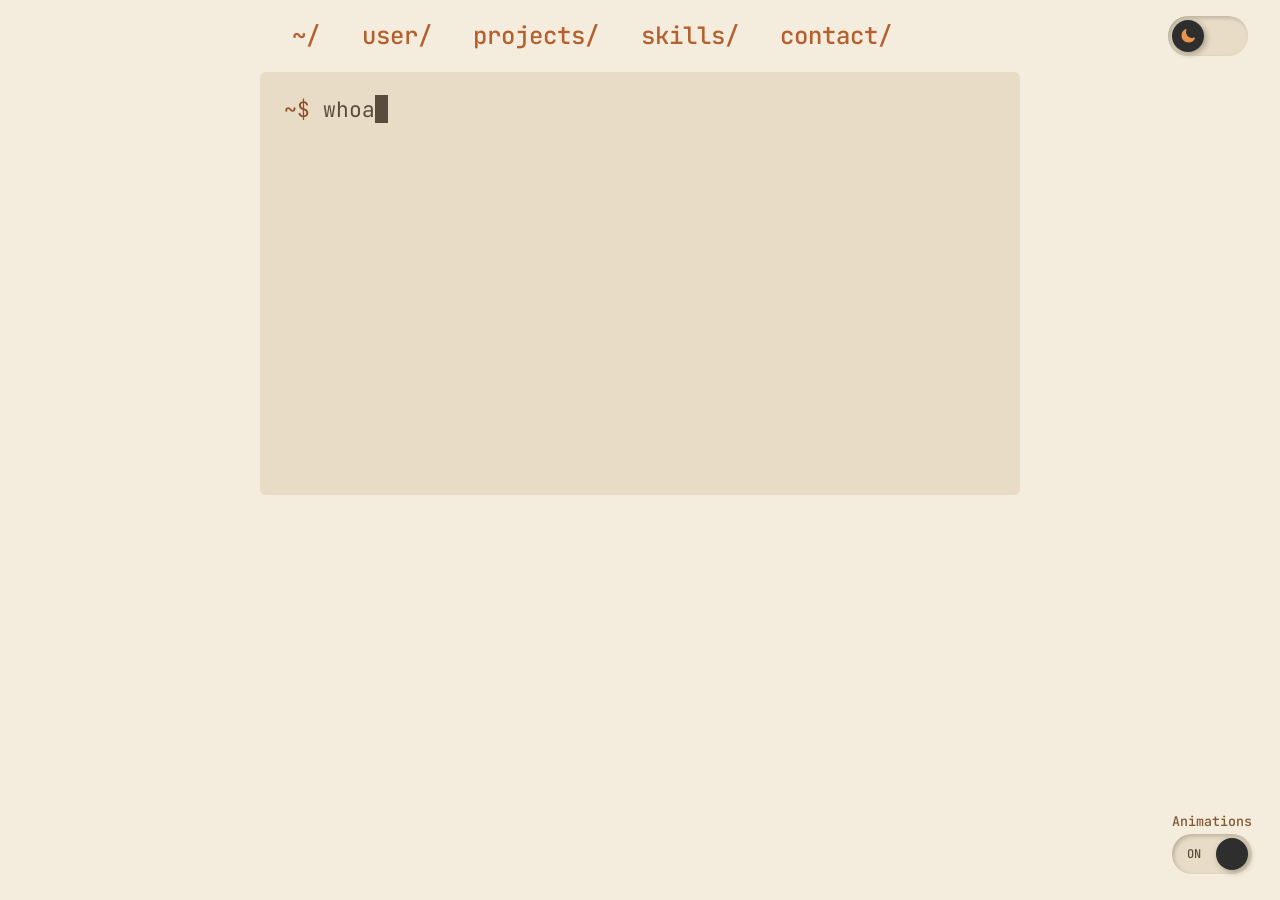
==== index.html @ c6d7219a "feat: clear the screen, then type and run the cd on a click" ====
<!DOCTYPE html>
    <html lang="en">
    <head>
        <meta charset="UTF-8">
        <meta name="viewport" content="width=device-width, initial-scale=1.0">
        <title>Stavros Michailidis — Undergraduate Student at NKUA</title>
        <script>
            (function () {
                var saved = null;
                try { saved = localStorage.getItem('theme'); } catch (e) {}
                var theme = (saved === 'dark' || saved === 'light')
                    ? saved
                    : (window.matchMedia && window.matchMedia('(prefers-color-scheme: light)').matches ? 'light' : 'dark');
                document.documentElement.setAttribute('data-theme', theme);
            })();
        </script>
        <script>
            (function () {
                var saved = null;
                try { saved = localStorage.getItem('motion'); } catch (e) {}
                var mode = (saved === 'animated' || saved === 'minimal')
                    ? saved
                    : ((window.matchMedia && window.matchMedia('(prefers-reduced-motion: reduce)').matches) ? 'minimal' : 'animated');
                document.documentElement.setAttribute('data-motion', mode);
            })();
        </script>
        <link rel="stylesheet" href="style.css">
        <link rel="stylesheet" href="https://fonts.googleapis.com/css2?family=JetBrains+Mono:wght@400;500&display=swap">
    </head>
    <body>
        <nav class="navbar">
            <div class="nav-container">
                <div class="nav-links">
                    <a href="#/">~/</a> <a href="#/user/">user/</a> <a href="#/projects/">projects/</a> <a href="#/skills/">skills/</a> <a href="#/contact/">contact/</a>
                </div>

                <button type="button" class="nav-burger" id="burger" aria-expanded="false" aria-controls="ls-panel" aria-label="Menu" hidden>
                    <svg viewBox="0 0 24 24" aria-hidden="true" focusable="false">
                        <rect x="3" y="5" width="18" height="2" />
                        <rect x="3" y="11" width="18" height="2" />
                        <rect x="3" y="17" width="18" height="2" />
                    </svg>
                </button>

                <input type="checkbox" id="toggle" checked>
                <div class="display">
                    <label for="toggle">
                        <div class="circle">
                            <svg class="sun" xmlns="http://www.w3.org/2000/svg" viewBox="0 0 24 24" fill="currentColor">
                                <path d="M12 2.25a.75.75 0 0 1 .75.75v2.25a.75.75 0 0 1-1.5 0V3a.75.75 0 0 1 .75-.75ZM7.5 12a4.5 4.5 0 1 1 9 0 4.5 4.5 0 0 1-9 0ZM18.894 6.166a.75.75 0 0 0-1.06-1.06l-1.591 1.59a.75.75 0 1 0 1.06 1.061l1.591-1.59ZM21.75 12a.75.75 0 0 1-.75.75h-2.25a.75.75 0 0 1 0-1.5H21a.75.75 0 0 1 .75.75ZM17.834 18.894a.75.75 0 0 0 1.06-1.06l-1.59-1.591a.75.75 0 1 0-1.061 1.06l1.59 1.591ZM12 18a.75.75 0 0 1 .75.75V21a.75.75 0 0 1-1.5 0v-2.25A.75.75 0 0 1 12 18ZM7.758 17.303a.75.75 0 0 0-1.061-1.06l-1.591 1.59a.75.75 0 0 0 1.06 1.061l1.591-1.59ZM6 12a.75.75 0 0 1-.75.75H3a.75.75 0 0 1 0-1.5h2.25A.75.75 0 0 1 6 12ZM6.697 7.757a.75.75 0 0 0 1.06-1.06l-1.59-1.591a.75.75 0 0 0-1.061 1.06l1.59 1.591Z" />
                            </svg>
                            <svg class="moon" xmlns="http://www.w3.org/2000/svg" viewBox="0 0 24 24" fill="currentColor">
                                <path fill-rule="evenodd" d="M9.528 1.718a.75.75 0 0 1 .162.819A8.97 8.97 0 0 0 9 6a9 9 0 0 0 9 9 8.97 8.97 0 0 0 3.463-.69.75.75 0 0 1 .981.98 10.503 10.503 0 0 1-9.694 6.46c-5.799 0-10.5-4.7-10.5-10.5 0-4.368 2.667-8.112 6.46-9.694a.75.75 0 0 1 .818.162Z" clip-rule="evenodd" />
                            </svg>
                        </div>
                    </label>
                </div>
            </div>

            <div class="ls-panel" id="ls-panel" hidden>
                <p class="ls-line"><a href="#/">~/</a></p>
                <p class="ls-line">├── <a href="#/user/">user/</a></p>
                <p class="ls-line">├── <a href="#/projects/">projects/</a></p>
                <p class="ls-line">├── <a href="#/skills/">skills/</a></p>
                <p class="ls-line">└── <a href="#/contact/">contact/</a></p>
                <p class="ls-line ls-blank"></p>
                <p class="ls-line">4 directories</p>
            </div>
        </nav>

        <main>
            <h1 class="sr-only">stavros-mhs</h1>

            <div class="landing">
                <div class="term-stage" id="term-stage">
                <div class="terminal" id="terminal" role="region" aria-label="Terminal">
                    <div id="tree-view">
                    <p class="term-line" id="term-cmd-1"><span class="term-prompt">~$</span> whoami</p>
                    <p class="term-line" id="term-print-1">stavros-mhs</p>
                    <p class="term-line" id="term-cmd-2"><span class="term-prompt">~$</span> tree</p>
                    <div class="term-output" id="term-output">
                        <p class="term-line">~/</p>
                        <p class="term-line">├── <a href="#/user/">user/</a></p>
                        <p class="term-line">├── <a href="#/projects/">projects/</a></p>
                        <p class="term-line">├── <a href="#/skills/">skills/</a></p>
                        <p class="term-line">└── <a href="#/contact/">contact/</a></p>
                        <p class="term-line term-blank"></p>
                        <p class="term-line">4 directories</p>
                    </div>
                    <p class="term-line" id="term-prompt-end"><span class="term-prompt">~$</span> </p>
                    </div>
                    <div id="file-view" hidden></div>
                </div>
                </div>
                <div id="page-content" class="page-content" hidden></div>
            </div>
            <noscript>
                <div class="terminal term-noscript" role="region" aria-label="Terminal, without JavaScript">
                    <p class="term-line"><span class="term-prompt">~$</span> tree</p>
                    <p class="term-line">~/</p>
                    <p class="term-line">├── user/</p>
                    <p class="term-line">│   ├── <a href="user/HOBBIES.md">HOBBIES.md</a></p>
                    <p class="term-line">│   └── <a href="user/WHOAMI.md">WHOAMI.md</a></p>
                    <p class="term-line">├── projects/</p>
                    <p class="term-line">│   ├── aralloc/</p>
                    <p class="term-line">│   │   ├── <a href="projects/aralloc/BRIEF.md">BRIEF.md</a></p>
                    <p class="term-line">│   │   └── <a class="term-repo" href="https://github.com/stavros-mhs/aralloc" target="_blank" rel="noopener">source/</a></p>
                    <p class="term-line">│   └── ginny/</p>
                    <p class="term-line">│       ├── <a href="projects/ginny/BRIEF.md">BRIEF.md</a></p>
                    <p class="term-line">│       └── <a class="term-repo" href="https://github.com/stavros-mhs/Ginny" target="_blank" rel="noopener">source/</a></p>
                    <p class="term-line">├── skills/</p>
                    <p class="term-line">│   └── <a href="skills/SKILLS.md">SKILLS.md</a></p>
                    <p class="term-line">└── contact/</p>
                    <p class="term-line">    └── <a href="contact/INFO.md">INFO.md</a></p>
                    <p class="term-line term-blank"></p>
                    <p class="term-line">8 directories, 6 files</p>
                </div>
            </noscript>
        </main>

        <footer>
            <button type="button" class="motion-switch" id="motion" role="switch" aria-checked="false" hidden>
                <span class="motion-label">Animations</span>
                <span class="motion-track" aria-hidden="true"><span class="motion-state">OFF</span><span class="motion-knob"></span></span>
            </button>
        </footer>

        <script>
            // Sync the toggle with the theme the head script already set, then save changes
            const toggle = document.getElementById('toggle');
            const root = document.documentElement;

            toggle.checked = root.getAttribute('data-theme') === 'dark';

            toggle.addEventListener('change', function () {
                const theme = this.checked ? 'dark' : 'light';
                root.setAttribute('data-theme', theme);
                try { localStorage.setItem('theme', theme); } catch (e) {}
            });
        </script>

        <script>
            // Show the Animations switch, which needs JavaScript, and keep it in step with the mode
            (function () {
                var root = document.documentElement;
                var button = document.getElementById('motion');

                function sync() {
                    var on = root.getAttribute('data-motion') === 'animated';
                    button.setAttribute('aria-checked', on ? 'true' : 'false');
                    button.querySelector('.motion-state').textContent = on ? 'ON' : 'OFF';
                }

                button.removeAttribute('hidden');
                sync();

                button.addEventListener('click', function () {
                    var next = root.getAttribute('data-motion') === 'animated' ? 'minimal' : 'animated';
                    root.setAttribute('data-motion', next);
                    sync();
                    try { localStorage.setItem('motion', next); } catch (e) {}
                });
            })();
        </script>
        <script>
            // Phone navigation. Below 600px the four names give way to a burger, which opens the tree listing. Without JavaScript
            // the names stay in the navbar as links, and the burger and the listing stay hidden. The styles are in style.css
            (function () {
                var root = document.documentElement;
                var burger = document.getElementById('burger');
                var panel = document.getElementById('ls-panel');
                var phone = window.matchMedia('(max-width: 600px)');

                function setOpen(open) {
                    panel.hidden = !open;
                    burger.setAttribute('aria-expanded', open ? 'true' : 'false');
                }

                // The burger toggles the panel. Focus stays on the burger, whether the panel opens or closes
                burger.addEventListener('click', function () {
                    setOpen(panel.hidden);
                    burger.focus({ preventScroll: true });
                });

                // Escape closes the panel and returns focus to the burger
                document.addEventListener('keydown', function (e) {
                    if (e.key === 'Escape' && !panel.hidden) {
                        setOpen(false);
                        burger.focus({ preventScroll: true });
                    }
                });

                // Following a link closes the panel, and the link still takes the reader to its section. That jump moves focus
                // off the burger, so focus goes back to the burger after the jump
                Array.prototype.forEach.call(panel.querySelectorAll('a'), function (link) {
                    link.addEventListener('click', function () {
                        setOpen(false);
                        setTimeout(function () { burger.focus({ preventScroll: true }); }, 0);
                    });
                });

                // Growing past phone width with the panel open closes it
                phone.addEventListener('change', function (e) {
                    if (!e.matches) setOpen(false);
                });

                // The script is running, so the burger replaces the names on phones
                burger.removeAttribute('hidden');
                root.classList.add('menu-ready');
            })();
        </script>

        <script>
            // The landing, the pages it opens, and the tree. The landing types whoami and tree, and its tree is the first page. A
            // click on a navbar name, a footnote or a file moves to another page in four steps: the screen fades out to an empty
            // terminal, the current prompt appears at once and the cd is typed, the new prompt appears at once, and tree or cat is
            // typed and its output follows. Back, Forward, a typed address and a direct load change the page at once. A click on a
            // folder in a tree opens or closes it in place, and the counts follow each row as it appears or closes. A file's page
            // prints the file's markdown below the terminal. The tab title and the prompt show the
            // current path, and the address after # is the same path. Animated mode types and fades in what appears. Minimal mode shows
            // each change at once. Without JavaScript the landing stays as it is, and the noscript tree shows. The times are in ms, and
            // the constants below set them. The styles are in style.css
            function startTerminal() {
                var root = document.documentElement;
                var terminal = document.getElementById('terminal');
                var treeView = document.getElementById('tree-view');
                var fileView = document.getElementById('file-view');
                var pageContent = document.getElementById('page-content');
                var navbar = document.querySelector('.navbar');

                // Times in ms. The fade (750 ms, cubic-bezier(0.08, 0.52, 0.52, 1)) and the navbar's drop (500 ms, ease-out) are in the CSS
                var FADE_MS = 750;         // the landing's terminal fades in
                var AFTER_FADE_MS = 400;   // after the fade, before whoami types
                var PAUSE_MS = 300;        // after a command is typed, before its output appears
                var PROMPT_PAUSE_MS = 300; // after the second prompt appears, before `tree` types
                var LINE_MS = 120;         // the output pace: each line or block starts this long after the one above
                var LINE_FADE_MS = 250;    // each line or block fades in over this long
                var NAV_GAP_MS = 400;      // after the tree has faded in, before the navbar drops
                var TYPE_MIN_MS = 90;      // a typed character follows the one before after a random interval in this range
                var TYPE_MAX_MS = 170;
                var SWAP_MS = 250;         // the screen fades out to an empty terminal over this long, when a click moves to another page

                var REPO = {
                    aralloc: 'https://github.com/stavros-mhs/aralloc',
                    ginny: 'https://github.com/stavros-mhs/Ginny'
                };
                // The tree. Each folder lists its rows as [name, target]. A target is a route, or the repository's URL for a source/ entry.
                // The root's route is empty, and a file's route is its path in the repository
                var ROWS = {
                    '': [['user/', 'user'], ['projects/', 'projects'], ['skills/', 'skills'], ['contact/', 'contact']],
                    'user': [['HOBBIES.md', 'user/HOBBIES.md'], ['WHOAMI.md', 'user/WHOAMI.md']],
                    'projects': [['aralloc/', 'projects/aralloc'], ['ginny/', 'projects/ginny']],
                    'projects/aralloc': [['BRIEF.md', 'projects/aralloc/BRIEF.md'], ['source/', REPO.aralloc]],
                    'projects/ginny': [['BRIEF.md', 'projects/ginny/BRIEF.md'], ['source/', REPO.ginny]],
                    'skills': [['SKILLS.md', 'skills/SKILLS.md']],
                    'contact': [['INFO.md', 'contact/INFO.md']]
                };
                var FILES = {
                    'user/HOBBIES.md': true,
                    'user/WHOAMI.md': true,
                    'projects/aralloc/BRIEF.md': true,
                    'projects/ginny/BRIEF.md': true,
                    'skills/SKILLS.md': true,
                    'contact/INFO.md': true
                };

                function has(map, key) { return Object.prototype.hasOwnProperty.call(map, key); }
                function isFolder(key) { return has(ROWS, key); }
                function isFile(key) { return has(FILES, key); }
                function kindOf(target) { return /^https:\/\//.test(target) ? 'repo' : isFolder(target) ? 'dir' : 'file'; }
                function folderOf(key) { return isFile(key) ? key.slice(0, key.lastIndexOf('/')) : key; }
                function parentOf(folder) { var i = folder.lastIndexOf('/'); return i === -1 ? '' : folder.slice(0, i); }
                function nameOf(key) { return key.slice(key.lastIndexOf('/') + 1); }
                function hashFor(key) { return key === '' ? '#/' : isFile(key) ? '#/' + key : '#/' + key + '/'; }
                function promptText(folder) { return folder === '' ? '~$' : '~/' + folder + '$'; }
                function pathText(folder, file) { return file ? '/' + file : (folder ? '/' + folder : '/'); }
                // The route in an address after #. The key is null for a path that is not a route, and raw is the path as typed
                function parseHash(hash) {
                    var raw = hash.replace(/^#\/?/, '');
                    try { raw = decodeURIComponent(raw); } catch (e) {}
                    var key = raw.replace(/\/$/, '');
                    return { key: (isFolder(key) || isFile(key)) ? key : null, raw: raw };
                }
                // The id that a hash change or a click is compared with. A path that is not a route gets its own id
                function routeId(key, raw) { return key !== null ? key : '?' + raw; }
                function setHash(key) { if (location.hash !== hashFor(key)) location.hash = hashFor(key); }
                function countText(dirs, files) {
                    var s = dirs + (dirs === 1 ? ' directory' : ' directories');
                    if (files) s += ', ' + files + (files === 1 ? ' file' : ' files');
                    return s;
                }

                // Nodes are built with the DOM and textContent, never from HTML strings
                function el(tag, cls, text) {
                    var node = document.createElement(tag);
                    if (cls) node.className = cls;
                    if (text !== undefined) node.textContent = text;
                    return node;
                }
                function lineEl(text, cls) { return el('p', cls ? 'term-line ' + cls : 'term-line', text); }
                // A link to a route. A click on it runs the route
                function routeLink(key, label) {
                    var a = el('a', null, label);
                    a.setAttribute('href', hashFor(key));
                    a.setAttribute('data-route', key);
                    return a;
                }
                // A prompt with the path of its folder. The command that is typed after it goes after the space
                function promptLine(folder, cls) {
                    var p = lineEl('', cls);
                    p.appendChild(el('span', 'term-prompt', promptText(folder)));
                    p.appendChild(document.createTextNode(' '));
                    return p;
                }
                // A line that will fade in: it starts hidden, and its reveal sets it visible
                function hidden(node, animated) {
                    if (animated) {
                        node.classList.add('term-fade');
                        node.style.opacity = '0';
                    }
                    return node;
                }
                function isAnimated() { return root.getAttribute('data-motion') === 'animated'; }
                function keepInView(node) { node.scrollIntoView({ block: 'nearest' }); }

                // The cursor: a block the height of the text, in the body text colour. The script moves it with transform
                var cursor = null;
                function ensureCursor() {
                    if (!cursor) {
                        cursor = el('span', 'term-cursor');
                        cursor.setAttribute('aria-hidden', 'true');
                    }
                    if (!cursor.parentNode) terminal.appendChild(cursor);
                }
                function removeCursor() {
                    if (cursor && cursor.parentNode) cursor.parentNode.removeChild(cursor);
                }
                function placeCursor(x, y, w, h) {
                    ensureCursor();
                    var box = terminal.getBoundingClientRect();
                    cursor.style.width = w + 'px';
                    cursor.style.height = h + 'px';
                    cursor.style.transform = 'translate(' + (x - box.left) + 'px, ' + (y - box.top) + 'px)';
                }
                // After a character: at its right edge
                function cursorAfterChar(span) {
                    var r = span.getBoundingClientRect();
                    placeCursor(r.right, r.top, r.width, r.height);
                }
                // At the end of a line: after its last text, or at the start of a blank line
                function cursorAtLineEnd(line) {
                    var size = parseFloat(getComputedStyle(line).fontSize);
                    var range = document.createRange();
                    range.selectNodeContents(line);
                    var rects = Array.prototype.filter.call(range.getClientRects(), function (r) { return r.width > 0; });
                    var last = rects[rects.length - 1];
                    if (last) {
                        placeCursor(last.right, last.top, size * 0.625, last.height);
                    } else {
                        var box = line.getBoundingClientRect();
                        placeCursor(box.left, box.top, size * 0.625, box.height);
                    }
                }

                // Scheduled actions. Each action is { at, fn }, and fn(instant) changes the page: in animated mode it runs at its time
                // with instant false, and in minimal mode it runs at once with instant true. A batch's onDone runs when its last action
                // has run. flushAll runs whatever is still pending at once, which is how a click or a mode change ends an animation
                var pending = [];
                function runActions(actions, onDone, instant) {
                    if (instant || !isAnimated()) {
                        actions.forEach(function (a) { a.fn(true); });
                        if (onDone) onDone();
                        return;
                    }
                    if (!actions.length) {
                        if (onDone) onDone();
                        return;
                    }
                    root.classList.add('term-live');
                    var batch = { left: actions.length, onDone: onDone };
                    actions.forEach(function (a) {
                        var entry = { fn: a.fn, batch: batch, done: false, timer: null, off: null };
                        var run = function () {
                            if (entry.done) return;
                            entry.done = true;
                            if (entry.off) entry.off();
                            clearTimeout(entry.timer);
                            pending = pending.filter(function (e) { return e !== entry; });
                            entry.fn(false);
                            finishEntry(entry);
                        };
                        entry.timer = setTimeout(run, a.at);
                        // An action that waits for an element's fade (untilFade is the element) runs when that fade ends. Its time is then only a fallback
                        if (a.untilFade) {
                            var fading = a.untilFade;
                            var onFaded = function (e) { if (e.target === fading && e.propertyName === 'opacity') run(); };
                            fading.addEventListener('transitionend', onFaded);
                            entry.off = function () { fading.removeEventListener('transitionend', onFaded); };
                        }
                        pending.push(entry);
                    });
                }
                function finishEntry(entry) {
                    var b = entry.batch;
                    b.left--;
                    if (b.left === 0 && b.onDone) b.onDone();
                }
                function flushAll() {
                    var list = pending;
                    pending = [];
                    list.forEach(function (entry) {
                        if (entry.done) return;
                        entry.done = true;
                        if (entry.off) entry.off();
                        clearTimeout(entry.timer);
                        entry.fn(true);
                        finishEntry(entry);
                    });
                }

                // Typing: one action per character, after a random interval. The first character is at `start`
                function typeFn(line, ch, cls) {
                    return function (instant) {
                        var span = el('span', cls || 'term-char', ch);
                        line.appendChild(span);
                        if (!instant) {
                            ensureCursor();
                            cursorAfterChar(span);
                            keepInView(line);
                        }
                    };
                }
                // One typing interval: a typed character follows the one before it after this long
                function typingGap() { return TYPE_MIN_MS + Math.random() * (TYPE_MAX_MS - TYPE_MIN_MS); }
                function typeActions(line, text, start) {
                    var actions = [];
                    var at = start;
                    Array.from(text).forEach(function (ch, i) {
                        if (i > 0) at += TYPE_MIN_MS + Math.random() * (TYPE_MAX_MS - TYPE_MIN_MS);
                        actions.push({ at: at, fn: typeFn(line, ch) });
                    });
                    return { actions: actions, end: at };
                }
                // A line that is revealed: it shows, and the cursor moves to its end if cursor is set. A line that is not counted
                // here (the header, the blank line and the count) only shows. A row that shows adds itself to the counts
                function revealFn(node, cursor) {
                    return function (instant) {
                        if (instant) {
                            node.classList.remove('term-fade');
                            node.style.opacity = '1';
                        } else {
                            if (!node.isConnected) return;
                            node.style.opacity = '1';
                            keepInView(node);
                            if (cursor) {
                                ensureCursor();
                                cursorAtLineEnd(node);
                            }
                        }
                        if (node._key !== undefined && node.isConnected) {
                            counted[node._key] = node._kind;
                            updateCount();
                        }
                    };
                }

                // The rows of the tree. A row is kept while its folder shows, so its node keeps focus when another folder opens
                var expanded = {};     // a folder's route -> true while it is open
                // The page: its kind (home, dir, file or error), the folder that its prompt shows, and the file it shows
                var pageKind = 'home';
                var pageFolder = '';
                var pageFile = null;
                // The tree on the page: its output, its header, blank and count lines, its live prompt, its rows and its counts
                var output = null;
                var headerNode = null;
                var blankNode = null;
                var countNode = null;
                var treePrompt = null;
                var rowCache = {};
                var counted = {};

                function updateCount() {
                    var dirs = 0;
                    var files = 0;
                    Object.keys(counted).forEach(function (key) {
                        if (counted[key] === 'file') files++;
                        else dirs++;
                    });
                    if (countNode) countNode.textContent = countText(dirs, files);
                }
                // The rows that show under the folder, in order, with the branch glyphs they print with
                function visibleRows(folder) {
                    var items = [];
                    (function walk(f, indent) {
                        var rows = ROWS[f];
                        rows.forEach(function (row, i) {
                            var last = i === rows.length - 1;
                            var kind = kindOf(row[1]);
                            items.push({ key: row[1], name: row[0], prefix: indent + (last ? '└── ' : '├── '), kind: kind });
                            if (kind === 'dir' && expanded[row[1]]) walk(row[1], indent + (last ? '    ' : '│   '));
                        });
                    })(folder, '');
                    return items;
                }
                function rowNode(item) {
                    if (!rowCache[item.key]) {
                        var p = lineEl(item.prefix);
                        var a;
                        if (item.kind === 'repo') {
                            a = el('a', 'term-repo', item.name);
                            a.setAttribute('href', item.key);
                            a.setAttribute('target', '_blank');
                            a.setAttribute('rel', 'noopener');
                        } else {
                            a = routeLink(item.key, item.name);
                            if (item.kind === 'dir') a.setAttribute('data-toggle', '');
                        }
                        p.appendChild(a);
                        p._key = item.key;
                        p._kind = item.kind;
                        rowCache[item.key] = p;
                    }
                    return rowCache[item.key];
                }
                // Brings the output in line with the open folders. A row that closes is removed, and stops counting at once. A row
                // that opens is placed hidden, and its reveal comes back as an action at its place in the output. In minimal mode the
                // rows show at once. cursorFollows moves the cursor along the rows, as the landing does
                function syncOutput(animated, startAt, cursorFollows) {
                    var items = visibleRows(pageFolder);
                    var wanted = [headerNode].concat(items.map(rowNode), [blankNode, countNode]);
                    Array.prototype.slice.call(output.children).forEach(function (child) {
                        if (wanted.indexOf(child) === -1) {
                            output.removeChild(child);
                            if (child._key !== undefined) delete counted[child._key];
                        }
                    });
                    var fresh = [];
                    var ref = output.firstChild;
                    wanted.forEach(function (node) {
                        if (node === ref) {
                            ref = ref.nextSibling;
                            return;
                        }
                        if (node.parentNode !== output) fresh.push(node);
                        output.insertBefore(node, ref);
                    });
                    var actions = [];
                    fresh.forEach(function (node, i) {
                        if (animated) {
                            hidden(node, true);
                            void node.offsetHeight;
                            actions.push({ at: startAt + i * LINE_MS, fn: revealFn(node, cursorFollows) });
                        } else {
                            node.style.opacity = '1';
                            if (node._key !== undefined) counted[node._key] = node._kind;
                        }
                    });
                    updateCount();
                    var lastAt = fresh.length ? startAt + (fresh.length - 1) * LINE_MS : startAt;
                    return { actions: actions, lastAt: lastAt };
                }

                // Sets the title to the path, and the tree's prompt to the folder
                function setPath(folder, file) {
                    document.title = pathText(folder, file);
                    if (treePrompt) treePrompt.querySelector('.term-prompt').textContent = promptText(folder);
                }
                // Clears the tree's parts. The actions of an earlier page are flushed first, by the caller
                function leaveTree() {
                    treeView.textContent = '';
                    treeView.hidden = true;
                    output = null;
                    headerNode = null;
                    blankNode = null;
                    countNode = null;
                    treePrompt = null;
                    rowCache = {};
                    counted = {};
                }
                // Clears the page's parts: the tree, the file's terminal and the markdown
                function clearPage() {
                    leaveTree();
                    fileView.textContent = '';
                    pageContent.textContent = '';
                    fileView.hidden = true;
                    pageContent.hidden = true;
                }

                // The cd that takes the terminal from one folder to another, as it is typed: .. to the parent, ~ to the root, or the
                // folder's path from home. null when the terminal is already in that folder
                function cdCommand(from, to) {
                    if (from === to) return null;
                    if (from !== '' && to === parentOf(from)) return 'cd ..';
                    if (to === '') return 'cd ~';
                    return 'cd ~/' + to + '/';
                }
                // A tree page: the landing (folder is the root, with whoami first), or a folder's tree with its own command. A page in
                // another folder is reached by a cd, typed in the folder the terminal was in
                function buildTreePage(folder, animated, landingLines, onDone) {
                    var from = pageFolder;
                    clearPage();
                    pageKind = folder === '' ? 'home' : 'dir';
                    pageFolder = folder;
                    pageFile = null;
                    treeView.hidden = false;
                    output = el('div', 'term-output');
                    output.id = 'term-output';
                    headerNode = lineEl(folder === '' ? '~/' : folder + '/', 'term-head');
                    blankNode = lineEl('', 'term-blank');
                    countNode = lineEl(countText(0, 0));
                    treeView.appendChild(output);
                    var actions = [];
                    var clock;
                    if (landingLines) {
                        var cmd1 = promptLine('', 'term-cmd');
                        var printed = hidden(lineEl('stavros-mhs'), animated);
                        var cmd2 = hidden(promptLine('', 'term-cmd'), animated);
                        treeView.insertBefore(cmd1, output);
                        treeView.insertBefore(printed, output);
                        treeView.insertBefore(cmd2, output);
                        if (animated) {
                            ensureCursor();
                            cursorAtLineEnd(cmd1);
                        }
                        var typed1 = typeActions(cmd1, 'whoami', animated ? FADE_MS + AFTER_FADE_MS : 0);
                        actions = actions.concat(typed1.actions);
                        var outputAt = typed1.end + PAUSE_MS;
                        actions.push({ at: outputAt, fn: revealFn(printed, false) });
                        actions.push({ at: outputAt, fn: revealFn(cmd2, true) });
                        var typed2 = typeActions(cmd2, 'tree', outputAt + PROMPT_PAUSE_MS);
                        actions = actions.concat(typed2.actions);
                        clock = typed2.end + PAUSE_MS;
                    } else {
                        // In another folder, the cd is typed first, in the folder the terminal was in. Then tree runs where the cd took it
                        var cdText = cdCommand(from, folder);
                        var treeAt = 0;
                        if (cdText !== null) {
                            var cd = promptLine(from, 'term-cmd');
                            treeView.insertBefore(cd, output);
                            if (animated) {
                                ensureCursor();
                                cursorAtLineEnd(cd);
                            }
                            // The prompt is in the page at once, and the first character of the cd follows one typing interval later
                            var typedCd = typeActions(cd, cdText, animated ? typingGap() : 0);
                            actions = actions.concat(typedCd.actions);
                            treeAt = typedCd.end + PAUSE_MS;
                        }
                        // After a cd, the new prompt is the machine's output: it is in the page at full opacity in one frame (no term-fade class, so no
                        // transition), once the pause after the cd has passed. The first character of tree follows one typing interval later
                        var cmd = promptLine(folder, 'term-cmd');
                        if (animated && cdText !== null) cmd.style.opacity = '0';
                        treeView.insertBefore(cmd, output);
                        if (animated && cdText === null) {
                            ensureCursor();
                            cursorAtLineEnd(cmd);
                        }
                        if (cdText !== null) actions.push({ at: treeAt, fn: revealFn(cmd, true) });
                        var typed = typeActions(cmd, 'tree', animated ? treeAt + typingGap() : treeAt);
                        actions = actions.concat(typed.actions);
                        clock = typed.end + PAUSE_MS;
                    }
                    var rows = syncOutput(animated, clock, landingLines);
                    actions = actions.concat(rows.actions);
                    treePrompt = hidden(promptLine(folder), animated);
                    treeView.appendChild(treePrompt);
                    // A folder's footnote goes back to its parent. It sits below the terminal, in the page's content, not in the terminal
                    var footer = null;
                    if (folder !== '') {
                        footer = hidden(footerLine(parentOf(folder)), animated);
                        pageContent.appendChild(footer);
                        pageContent.hidden = false;
                    }
                    if (landingLines) {
                        // The landing's final prompt fades in as the tree starts, and the cursor moves to it once the tree has faded in
                        var treeIn = rows.lastAt + LINE_FADE_MS;
                        actions.push({ at: clock, fn: revealFn(treePrompt, false) });
                        actions.push({ at: treeIn, fn: revealFn(treePrompt, true) });
                        if (animated) navbar.style.setProperty('--drop-delay', (treeIn + NAV_GAP_MS) + 'ms');
                    } else {
                        actions.push({ at: rows.lastAt + LINE_FADE_MS, fn: revealFn(treePrompt, true) });
                        // The footnote comes once the prompt has faded in
                        if (footer) actions.push({ at: rows.lastAt + 2 * LINE_FADE_MS, fn: revealFn(footer, false) });
                    }
                    setPath(folder);
                    runActions(actions, onDone || null, !animated);
                }

                // A command line: the prompt and the space after it appear together at `start`, since the prompt is the machine's output.
                // Only the command after them types, one character after a random interval, the first one an interval after `start`.
                // `text` is the prompt, a space and the command. The first promptLength characters are the prompt, in the prompt colour
                function typeText(line, text, start, promptLength) {
                    var actions = [{ at: start, fn: function (instant) {
                        line.appendChild(el('span', 'term-prompt', text.slice(0, promptLength)));
                        var space = el('span', 'term-char', ' ');
                        line.appendChild(space);
                        if (!instant) {
                            ensureCursor();
                            cursorAfterChar(space);
                            keepInView(line);
                        }
                    } }];
                    var at = start;
                    Array.from(text.slice(promptLength + 1)).forEach(function (ch) {
                        at += TYPE_MIN_MS + Math.random() * (TYPE_MAX_MS - TYPE_MIN_MS);
                        actions.push({ at: at, fn: typeFn(line, ch, 'term-char') });
                    });
                    return { actions: actions, end: at };
                }
                // The screen clears when a click moves to another page: the terminal's content, the markdown and the footnote fade out
                // together over SWAP_MS to an empty terminal, whose box stays where it is. Then build runs, with instant true if a click
                // or a key ended the fade early. The cursor goes first, since it is not part of the content
                function fadeOut(node, instant) {
                    if (!instant) node.classList.add('term-fade');
                    node.style.opacity = '0';
                }
                function fadeReset(node) {
                    node.classList.remove('term-fade');
                    node.style.opacity = '';
                }
                function clearThen(build) {
                    var faders = [treeView, fileView, pageContent].filter(function (n) { return !n.hidden && n.childNodes.length; });
                    // The view that holds the terminal's lines ends the clear when its fade ends
                    var gate = treeView.hidden ? fileView : treeView;
                    runActions([
                        { at: 0, fn: function (instant) { removeCursor(); faders.forEach(function (n) { fadeOut(n, instant); }); } },
                        { at: SWAP_MS + 100, untilFade: gate, fn: function (instant) { faders.forEach(fadeReset); build(instant); } }
                    ], null);
                }
                // The footer ends the markdown: a link to the folder that holds the file
                function footerLine(folder) {
                    var p = el('p', 'page-footer');
                    p.appendChild(routeLink(folder, '> cd ..'));
                    return p;
                }
                // A file's page. After the screen has cleared, it types its prompt and the command, and the markdown prints below the
                // terminal one block at a time, starting 300 ms after the command. A footer after the last block goes back to the folder
                // that holds the file. Instant (a typed address, Back, Forward, minimal mode) shows it all at once
                function buildFilePage(key, animated) {
                    var folder = folderOf(key);
                    // The folder the terminal is in now: a file in another folder is reached by a cd, typed first
                    var from = pageFolder;
                    var c = content[key];
                    var swap = function (instant) {
                        leaveTree();
                        fileView.textContent = '';
                        pageContent.textContent = '';
                        pageKind = 'file';
                        pageFolder = folder;
                        pageFile = key;
                        fileView.hidden = false;
                        pageContent.hidden = true;
                        var cdLine = from !== folder ? lineEl('', 'term-cmd') : null;
                        var cmd = lineEl('', 'term-cmd');
                        var end = hidden(promptLine(folder, 'term-cmd'), !instant);
                        if (cdLine) fileView.appendChild(cdLine);
                        fileView.appendChild(cmd);
                        fileView.appendChild(end);
                        var blocks = c && c.ok ? fileLines(key, c.text) : [lineEl('cat: ' + nameOf(key) + ': No such file or directory')];
                        blocks.forEach(function (b) {
                            hidden(b, !instant);
                            pageContent.appendChild(b);
                        });
                        var footer = hidden(footerLine(folder), !instant);
                        pageContent.appendChild(footer);
                        setPath(folder, key);
                        // The prompts appear at once, and each command types an interval after its prompt. The cat line's prompt appears
                        // 300 ms after the cd. The markdown starts 300 ms after the cat command
                        var rest = [];
                        var catAt = 0;
                        if (cdLine) {
                            var typedCd = typeText(cdLine, promptText(from) + ' ' + cdCommand(from, folder), 0, promptText(from).length);
                            rest = rest.concat(typedCd.actions);
                            catAt = typedCd.end + PAUSE_MS;
                        }
                        var typed = typeText(cmd, promptText(folder) + ' cat ' + nameOf(key), catAt, promptText(folder).length);
                        rest = rest.concat(typed.actions);
                        var blocksAt = typed.end + PAUSE_MS;
                        // The container is shown and laid out before its blocks are revealed, so each block fades from opacity 0
                        rest.push({ at: blocksAt, fn: function (instantNow) { pageContent.hidden = false; if (!instantNow) void pageContent.offsetHeight; } });
                        blocks.forEach(function (b, i) { rest.push({ at: blocksAt + i * LINE_MS, fn: revealFn(b, false) }); });
                        var lastAt = blocksAt + (blocks.length - 1) * LINE_MS + LINE_FADE_MS;
                        rest.push({ at: lastAt, fn: revealFn(footer, false) });
                        rest.push({ at: lastAt, fn: revealFn(end, true) });
                        runActions(rest, null, instant);
                    };
                    if (animated) clearThen(swap);
                    else swap(true);
                }

                // An error: the command types at the current folder's prompt, then the message and the prompt. A footnote below the
                // terminal goes back to the folder
                function buildErrorPage(raw, animated) {
                    var folder = pageFolder;
                    clearPage();
                    pageKind = 'error';
                    pageFolder = folder;
                    pageFile = null;
                    fileView.hidden = false;
                    var cmd = promptLine(folder, 'term-cmd');
                    var msg = hidden(lineEl('cd: no such file or directory'), animated);
                    var end = hidden(promptLine(folder, 'term-cmd'), animated);
                    var footer = hidden(footerLine(folder), animated);
                    fileView.appendChild(cmd);
                    fileView.appendChild(msg);
                    fileView.appendChild(end);
                    pageContent.appendChild(footer);
                    pageContent.hidden = false;
                    if (animated) {
                        ensureCursor();
                        cursorAtLineEnd(cmd);
                    }
                    var typed = typeActions(cmd, 'cd ' + raw, 0);
                    var outStart = typed.end + PAUSE_MS;
                    var actions = typed.actions.concat([
                        { at: outStart, fn: revealFn(msg, false) },
                        { at: outStart + LINE_MS, fn: revealFn(end, true) },
                        { at: outStart + LINE_MS + LINE_FADE_MS, fn: revealFn(footer, false) }
                    ]);
                    setPath(folder);
                    runActions(actions, null, !animated);
                }

                // The markdown the files use: headings, paragraphs, lists and fenced code, and inside them links, bold and `code`
                function markdownBlocks(text) {
                    var lines = text.replace(/\r\n?/g, '\n').split('\n');
                    var blocks = [];
                    var i = 0;
                    while (i < lines.length) {
                        var line = lines[i];
                        if (/^\s*$/.test(line)) { i++; continue; }
                        if (/^```/.test(line)) {
                            var code = [];
                            i++;
                            while (i < lines.length && !/^```/.test(lines[i])) { code.push(lines[i]); i++; }
                            i++;
                            blocks.push({ type: 'code', text: code.join('\n') });
                            continue;
                        }
                        var heading = line.match(/^#{1,6}\s+(.*)$/);
                        if (heading) {
                            blocks.push({ type: 'heading', text: heading[1] });
                            i++;
                            continue;
                        }
                        if (/^\s*[-*]\s+/.test(line)) {
                            var items = [];
                            while (i < lines.length && /^\s*[-*]\s+/.test(lines[i])) {
                                items.push(lines[i].replace(/^\s*[-*]\s+/, ''));
                                i++;
                            }
                            blocks.push({ type: 'list', items: items });
                            continue;
                        }
                        var para = [];
                        while (i < lines.length && !/^\s*$/.test(lines[i]) && !/^(#{1,6}\s|```|\s*[-*]\s+)/.test(lines[i])) {
                            para.push(lines[i].trim());
                            i++;
                        }
                        blocks.push({ type: 'para', text: para.join(' ') });
                    }
                    return blocks;
                }
                // A link's address, resolved from the file's place in the site. Only web and mail addresses are kept
                function linkTarget(href, key) {
                    try {
                        var url = new URL(href, new URL(key, document.baseURI));
                        if (url.protocol === 'http:' || url.protocol === 'https:' || url.protocol === 'mailto:') return url.href;
                    } catch (e) {}
                    return null;
                }
                function inlineInto(parent, text, key) {
                    var pattern = /\*\*([^*]+)\*\*|`([^`]+)`|\[([^\]]+)\]\(([^)\s]+)\)/g;
                    var last = 0;
                    var m;
                    while ((m = pattern.exec(text)) !== null) {
                        if (m.index > last) parent.appendChild(document.createTextNode(text.slice(last, m.index)));
                        if (m[1] !== undefined) {
                            parent.appendChild(el('strong', null, m[1]));
                        } else if (m[2] !== undefined) {
                            parent.appendChild(el('code', null, m[2]));
                        } else {
                            var href = linkTarget(m[4], key);
                            if (href) {
                                var a = el('a', null, m[3]);
                                a.setAttribute('href', href);
                                if (/^https?:/.test(href)) {
                                    a.setAttribute('target', '_blank');
                                    a.setAttribute('rel', 'noopener');
                                }
                                parent.appendChild(a);
                            } else {
                                parent.appendChild(document.createTextNode(m[3]));
                            }
                        }
                        last = pattern.lastIndex;
                    }
                    if (last < text.length) parent.appendChild(document.createTextNode(text.slice(last)));
                }
                function fileLines(key, text) {
                    return markdownBlocks(text).map(function (b) {
                        var node;
                        if (b.type === 'heading') {
                            node = el('h2', 'term-block term-heading');
                            inlineInto(node, b.text, key);
                        } else if (b.type === 'para') {
                            node = el('p', 'term-block');
                            inlineInto(node, b.text, key);
                        } else if (b.type === 'list') {
                            node = el('ul', 'term-block');
                            b.items.forEach(function (item) {
                                var li = el('li');
                                inlineInto(li, item, key);
                                node.appendChild(li);
                            });
                        } else {
                            node = el('pre', 'term-block term-code', b.text);
                        }
                        return node;
                    });
                }

                // The files are fetched once, when the page loads. A page that prints a file waits for its text
                var content = {};   // a file's route -> { ok, text }, once it has loaded
                var loading = {};   // a file's route -> its load promise
                function loadFile(key) {
                    if (!loading[key]) {
                        loading[key] = fetch(new URL(key, document.baseURI))
                            .then(function (res) {
                                if (!res.ok) throw new Error('HTTP ' + res.status);
                                return res.text();
                            })
                            .then(function (text) { content[key] = { ok: true, text: text }; },
                                  function () { content[key] = { ok: false }; });
                    }
                    return loading[key];
                }

                // The last route asked for. A hash change to it is not run again, since the click that asked for it has run it
                var lastRoute = null;
                // The address the page opened on. It runs once the landing has played, unless the reader has picked a route first
                var initial = parseHash(location.hash);
                var pendingInitial = true;
                function settleInitial() {
                    if (!pendingInitial) return;
                    pendingInitial = false;
                    lastRoute = routeId(initial.key, initial.raw);
                    applyRoute(initial.key, initial.raw, false);
                }
                // A user's action ends whatever is still animating, and takes the place of an address that is still waiting
                function userAction() {
                    pendingInitial = false;
                    flushAll();
                }
                // Shows a route: a file's page, or a folder's tree on a page of its own. The home route is the landing's tree. seq is true
                // for a click: in animated mode it plays the sequence (clear, cd, tree or cat). Otherwise the page changes at once
                function applyRoute(key, raw, seq) {
                    var animated = seq && isAnimated();
                    if (key === null) {
                        buildErrorPage(raw, false);
                        return;
                    }
                    if (isFile(key)) {
                        if (!content[key]) {
                            loadFile(key).then(function () { if (lastRoute === key) applyRoute(key, key, seq); });
                            return;
                        }
                        if (pageKind === 'file' && pageFile === key) {
                            setPath(folderOf(key), key);
                            return;
                        }
                        buildFilePage(key, animated);
                        return;
                    }
                    if ((pageKind === 'home' || pageKind === 'dir') && pageFolder === key) {
                        setPath(key);
                        return;
                    }
                    if (animated) clearThen(function (instant) { buildTreePage(key, !instant, false, null); });
                    else buildTreePage(key, false, false, null);
                }
                // A click or the navbar: sets the address to the route, and shows it
                function navigate(key) {
                    userAction();
                    lastRoute = key;
                    setHash(key);
                    applyRoute(key, key, true);
                }
                // A click on a folder opens it in place, or closes it if it is open. Opening a folder only lists it: the terminal does
                // not move, so the path, the prompt and the address stay where they are
                function toggleDir(key, link) {
                    userAction();
                    // A click during a file's fade-out finds the tree already gone once the swap has run
                    if (!output) return;
                    var active = document.activeElement;
                    expanded[key] = !expanded[key];
                    var animated = isAnimated();
                    var rows = syncOutput(animated, 0, false);
                    runActions(rows.actions, null);
                    if (animated) {
                        ensureCursor();
                        cursorAtLineEnd(treePrompt);
                    }
                    if (active && !active.isConnected && link.isConnected) link.focus({ preventScroll: true });
                }

                // Links that name a route get it as data. The tree's own links are made with it
                Array.prototype.forEach.call(document.querySelectorAll('a[href^="#/"]'), function (a) {
                    var p = parseHash(a.getAttribute('href'));
                    if (p.key !== null) a.setAttribute('data-route', p.key);
                });
                Object.keys(FILES).forEach(function (key) { loadFile(key); });

                // A click on a route runs it. The browser's change of address is then not run again
                document.addEventListener('click', function (e) {
                    if (e.defaultPrevented || e.button !== 0 || e.metaKey || e.ctrlKey || e.shiftKey || e.altKey) return;
                    var link = e.target.closest ? e.target.closest('a[data-route]') : null;
                    if (!link) return;
                    e.preventDefault();
                    var key = link.getAttribute('data-route');
                    if (link.hasAttribute('data-toggle')) toggleDir(key, link);
                    else navigate(key);
                });
                // A key ends a running sequence at once, as a click does. The landing is left to play
                document.addEventListener('keydown', function (e) {
                    if (e.key === 'Shift' || e.key === 'Control' || e.key === 'Alt' || e.key === 'Meta') return;
                    if (!pendingInitial && pending.length) flushAll();
                });
                // Back, forward and a typed address show their route
                window.addEventListener('hashchange', function () {
                    var p = parseHash(location.hash);
                    var id = routeId(p.key, p.raw);
                    if (id === lastRoute) return;
                    userAction();
                    lastRoute = id;
                    applyRoute(p.key, p.raw, false);
                });
                // Leaving animated mode shows everything at once and stops the animations. Going back to animated mode shows the
                // terminal again, so the page does not stay hidden
                new MutationObserver(function () {
                    if (isAnimated()) {
                        root.classList.add('term-live');
                        return;
                    }
                    flushAll();
                    removeCursor();
                    root.classList.remove('term-live');
                    settleInitial();
                }).observe(root, { attributes: true, attributeFilter: ['data-motion'] });

                // The landing. In animated mode it plays on the first page, and the address that opened the page runs after it
                setPath('');
                if (isAnimated()) root.classList.add('term-live');
                lastRoute = routeId(initial.key, initial.raw);
                buildTreePage('', isAnimated(), true, settleInitial);
            }

            // If the terminal fails, the page shows everything: the hidden states apply only while term-failed is absent
            try {
                startTerminal();
            } catch (e) {
                document.querySelectorAll('#terminal .term-char, #terminal .term-line, #page-content .term-block').forEach(function (el) { el.style.opacity = '1'; });
                document.documentElement.classList.add('term-failed');
            }
        </script>
    </body>
    </html>
---- style.css ----
/* Site styles. */

/* Theme toggle: the knob shows the mode you will switch to, with that mode's background */
:root {
    --knob-dark: #2e2e2e;
    --knob-light: #f4ecdc;
    --moon-icon: #e8954d;
    --sun-icon: #b5602e;
}

/* Dark theme: the default, used when no theme attribute is set */
:root, :root[data-theme="dark"] {
    --bg: #2e2e2e;
    --surface: #4a4a4a;
    --text: #e0ddd8;
    --text-muted: #a8a49e;
    --accent: #e8954d;
    --link: #d8b78e;
    --link-hover: #f5b06e;
    --rule: #3a3a3a;
    --focus: #e8954d;
    --dir: #edab71;
    --dir-hover: #ffcc94;
    --prompt: #edae77;
}

body {
    font-family: 'JetBrains Mono', ui-monospace, Menlo, Consolas, monospace;
    background-color: var(--bg);
    color: var(--text);
    margin: 0;
    padding: 2rem;
    line-height: 1.6;
    font-size: 1.33rem;
    box-sizing: border-box;
    overflow-x: hidden;
    transition: background-color 0.5s, color 0.5s;
}

/* Light theme: set on <html> by the head script */
:root[data-theme="light"] {
    --bg: #f4ecdc;
    --surface: #e8dcc6;
    --text: #5a4c3c;
    --text-muted: #6a5b49;
    --accent: #b5602e;
    --link: #805832;
    --link-hover: #8a3c12;
    --rule: #d7c9ad;
    --focus: #805832;
    --dir: #b5602e;
    --dir-hover: #8f4a1f;
    --prompt: #934e25;
}

/* Visually hidden checkbox: it stays in the tab order, so keyboard users can reach the toggle */
#toggle {
    position: absolute;
    width: 1px;
    height: 1px;
    opacity: 0;
    pointer-events: none;
}

/* Focus ring on the visible toggle track, shown only for keyboard focus */
#toggle:focus-visible + .display label {
    outline: 2px solid var(--focus);
    outline-offset: 3px;
}

/* Toggle button container */
.display {
    width: auto;
    height: auto;
    display: inline-block;
    background: transparent;
}

label {
    width: 80px;
    height: 40px;
    border-radius: 999px;
    background: var(--surface);
    box-shadow: inset 2px 2px 4px rgba(0, 0, 0, 0.2);
    cursor: pointer;
    position: relative;
    display: block;
    transition: background 0.5s;
}

.circle {
    width: 32px;
    height: 32px;
    border-radius: 50%;
    background: var(--knob-dark);
    box-shadow: 2px 2px 6px rgba(0, 0, 0, 0.3);
    position: absolute;
    top: 50%;
    left: 4px;
    transform: translateY(-50%);
    display: flex;
    align-items: center;
    justify-content: center;
    overflow: hidden;
    transition: all 0.5s;
}

svg {
    width: 16px;
    height: 16px;
    position: absolute;
    transition: all 0.5s;
}

.sun {
    color: var(--sun-icon);
    margin-top: 150%;
    opacity: 0;
}

.moon {
    margin-top: 0%;
    color: var(--moon-icon);
    opacity: 1;
}

/* Checked state (dark mode ON) */
input[type=checkbox]:checked + .display label {
    background: var(--surface);
}

input[type=checkbox]:checked + .display label .circle {
    left: calc(100% - 36px);
    background: var(--knob-light);
}

input[type=checkbox]:checked + .display label .circle .sun {
    margin-top: 0%;
    opacity: 1;
}

input[type=checkbox]:checked + .display label .circle .moon {
    margin-top: -150%;
    opacity: 0;
}

/* Animations switch: a button fixed at the bottom right, styled to match the theme toggle. The label "Animations" is on top, as wide
   as the track: its font size is the track's width over six (ten characters of JetBrains Mono, 0.6em each). The state, ON or OFF, is
   inside the track, on the side the knob has left */
.motion-switch {
    --switch-w: 80px;      /* the track's width, and the label's */
    --knob-space: 36px;    /* the knob's width and its two 4px gaps' share: the free part of the track is 100% minus this */
    display: inline-flex;
    flex-direction: column;
    align-items: center;
    gap: 0.35rem;
    margin: 0;
    padding: 0.5rem 0.75rem 0.6rem;
    border: 0;
    border-radius: 16px;
    background: var(--bg);
    position: fixed;
    right: 1rem;
    bottom: 1rem;
    z-index: 900;
    color: var(--link);
    font: inherit;
    font-size: 1rem;
    font-weight: 500;
    cursor: pointer;
}

.motion-switch[hidden] {
    display: none;
}

.motion-label {
    font-size: calc(var(--switch-w) / 6);
    line-height: 1.2;
    white-space: nowrap;
}

/* Focus ring, shown for keyboard focus, as on the theme toggle */
.motion-switch:focus-visible {
    outline: 2px solid var(--focus);
    outline-offset: 3px;
}

.motion-track {
    position: relative;
    display: inline-block;
    width: var(--switch-w);
    height: 40px;
    border-radius: 999px;
    background: var(--surface);
    box-shadow: inset 2px 2px 4px rgba(0, 0, 0, 0.2);
}

/* The state word fills the free part of the track, the part the knob has left, and is centred in it. It is aria-hidden: the
   button's state is aria-checked. The text swaps with no animation */
.motion-state {
    position: absolute;
    top: 0;
    bottom: 0;
    width: calc(100% - var(--knob-space));
    display: flex;
    align-items: center;
    justify-content: center;
    color: var(--text);
    font-size: calc(var(--switch-w) * 0.15);
    font-weight: 500;
    line-height: 1;
    pointer-events: none;
}

/* Animations on: the knob is on the right, so ON is on the left. Off: the knob is on the left, so OFF is on the right */
.motion-switch[aria-checked="true"] .motion-state {
    left: 0;
}

.motion-switch[aria-checked="false"] .motion-state {
    right: 0;
}

.motion-knob {
    position: absolute;
    top: 50%;
    left: 4px;
    width: 32px;
    height: 32px;
    margin-top: -16px;
    border-radius: 50%;
    background: var(--knob-light);
    box-shadow: 2px 2px 6px rgba(0, 0, 0, 0.3);
}

:root[data-theme="light"] .motion-knob {
    background: var(--knob-dark);
}

/* Knob on the right when animations are on */
.motion-switch[aria-checked="true"] .motion-knob {
    left: calc(100% - 36px);
}

/* Navbar */
.navbar {
    position: sticky;
    top: 0;
    background: var(--bg);
    padding: 1rem 2rem;
    z-index: 1000;
    margin: -2rem -2rem 2rem -2rem;
    transition: background 0.5s;
}

.nav-container {
    display: flex;
    justify-content: space-between;
    align-items: center;
    width: 100%;
}

/* On desktop the four names form a band of at most 600px, centred in the space left of the toggle, with the names spread
   evenly across it. On a narrow window the band is as wide as that space allows. The toggle stays at the right */
@media (min-width: 601px) {
    .nav-container {
        display: grid;
        grid-template-columns: 1fr auto;
        column-gap: 1rem;
    }

    .nav-links {
        grid-column: 1;
        justify-self: center;
        width: min(600px, 100%);
        display: flex;
        justify-content: space-between;
    }

    .display {
        grid-column: 2;
        justify-self: end;
    }
}

/* The names are 1.5rem, and they scale down with the window below about 750px, so the five names, ~/ included, keep a gap between them */
.nav-container a {
    color: var(--dir);
    text-decoration: none;
    font-size: min(1.5rem, 3.2vw);
    font-weight: 500;
    transition: color 0.3s;
}

.nav-container a:visited {
    color: var(--dir);
}

.nav-container a:active {
    color: var(--dir-hover);
}

/* Hover effects sit in this query, so a touch device does not keep a hover state after a tap. Directory names use --dir-hover */
@media (hover: hover) {
    .nav-container a:hover,
    .terminal a:hover,
    .ls-panel a:hover {
        color: var(--dir-hover);
    }
}

/* Main holds the landing terminal. It has no padding, so the terminal keeps a 16px gutter on phones */
main {
    background: transparent;
    max-width: 800px;
    margin: 0 auto;
}

/* Links */
a {
    color: var(--link);
    text-decoration: none;
    transition: color 0.3s ease;
}
a:hover {
    color: var(--link-hover);
    text-decoration: underline;
}
a:active {
    color: var(--link-hover);
    text-decoration: underline;
}
a:visited {
    color: var(--link);
}

/* Footer: holds only the Animations switch, on the same column as the page content, aligned right */
footer {
    max-width: 800px;
    margin: 0 auto;
    padding: 0 1rem;
    display: flex;
    justify-content: flex-end;
}

/* Hidden copy of each heading for screen readers: clipped out of view, not display: none */
.sr-only {
    position: absolute;
    width: 1px;
    height: 1px;
    margin: -1px;
    padding: 0;
    border: 0;
    overflow: hidden;
    clip: rect(0 0 0 0);
    clip-path: inset(50%);
    white-space: nowrap;
}

/* Navbar names: one line of ls output on desktop. The names are separated by spaces and do not wrap */
.nav-links {
    white-space: nowrap;
}

/* Burger: shown on phones, once the script runs. Its three bars are inline SVG in the link colour */
.nav-burger {
    display: none;
    align-items: center;
    justify-content: center;
    width: 2.25rem;
    height: 2.25rem;
    margin: 0;
    padding: 0;
    border: 0;
    border-radius: 6px;
    background: none;
    color: var(--link);
    cursor: pointer;
}

.nav-burger[hidden] {
    display: none;
}

.nav-burger svg {
    width: 20px;
    height: 20px;
    position: static;
    fill: currentColor;
    transition: none;
}

.nav-burger:focus-visible {
    outline: 2px solid var(--focus);
    outline-offset: 3px;
}

@media (hover: hover) {
    .nav-burger:hover {
        color: var(--link-hover);
    }
}

/* The tree panel: under the navbar on phones. It stays hidden without JavaScript, and on desktop */
.ls-panel {
    position: absolute;
    top: 100%;
    left: 0;
    right: 0;
    padding: 0.75rem 1rem;
    background: var(--bg);
    border-bottom: 1px solid var(--rule);
    font-size: 0.9rem;
    text-align: left;
}

@media (min-width: 601px) {
    .ls-panel {
        display: none;
    }
}

/* One line of the tree, in the panel or the terminal. The spaces are kept, so the tree keeps its columns */
.ls-line,
.term-line {
    margin: 0;
    white-space: pre;
}

/* Focus ring for the navbar links and the terminal links, shown for keyboard focus, as on the other controls */
.navbar a:focus-visible,
.terminal a:focus-visible {
    outline: 2px solid var(--focus);
    outline-offset: 3px;
}

/* The landing, and every folder and file page, start the terminal at the top, just under the navbar: the box is at least the viewport
   tall, and its 72px padding keeps the terminal clear of the navbar's height. The terminal's top edge is fixed, and it grows only toward
   the bottom of the screen. Nothing centres it vertically. The mobile block changes the height */
.landing {
    box-sizing: border-box;
    min-height: 100vh;
    padding: 72px 0;
    display: flex;
    flex-direction: column;
    align-items: center;
    justify-content: flex-start;
}

/* On desktop the navbar and its bottom margin (72px + 32px) sit above the landing, and the body's bottom padding (32px) sits
   below it. The landing takes the top space back, so it starts at the top of the viewport and the terminal sits 72px down. It
   also takes the bottom padding back, so the page does not scroll. Phones keep their own layout */
@media (min-width: 601px) {
    .landing {
        margin-top: -104px;
        margin-bottom: -32px;
    }
}

/* The terminal: the code-style box of the headings, in the surface colour. 760px at most. Nothing in it transitions */
.terminal {
    position: relative;
    box-sizing: border-box;
    width: 100%;
    max-width: 760px;
    padding: 1.25rem 1.5rem;
    border-radius: 6px;
    background: var(--surface);
    color: var(--text);
}

.terminal * {
    transition: none;
}

.term-output {
    margin-top: 0.5rem;
}

/* A blank line, in the output or the panel, takes a line's height and holds no characters */
.term-blank,
.ls-blank {
    min-height: 1.6em;
}

/* The prompt is the size of the terminal's text, so the path matches the command and the counter. It is orange, in its own
   token, which is the accent lifted or darkened until it passes 4.5:1 on the surface at this size in both themes */
.term-prompt {
    color: var(--prompt);
    font-size: inherit;
}

/* The header of a tree is the folder it lists, so it is in the path colour, as the prompt is */
.term-head {
    color: var(--prompt);
}

/* Animated mode: the terminal and the navbar start hidden, so no static text shows before the script has set the timeline.
   If the script fails, it marks the page term-failed, and then everything shows */
html[data-motion="animated"]:not(.term-failed) .terminal,
html[data-motion="animated"]:not(.term-failed) .navbar {
    opacity: 0;
}

/* Animated mode, while the script's timeline runs (the term-live class). The terminal fades in over 750 ms, with the easing
   cubic-bezier(0.08, 0.52, 0.52, 1). The navbar drops in over 500 ms, ease-out, after the output. The script sets the navbar's
   delay. Opacity and transform only */
html.term-live[data-motion="animated"] .terminal {
    animation: term-fade 0.75s cubic-bezier(0.08, 0.52, 0.52, 1) both;
}

html.term-live[data-motion="animated"] .navbar {
    animation: nav-drop 0.5s ease-out var(--drop-delay, 0ms) both;
}

/* A tree line fades in over 250 ms. Only the opacity changes. The script sets each line's opacity */
html.term-live[data-motion="animated"] .term-fade {
    transition: opacity 0.25s ease-out;
}

/* The blinking cursor: a block the height of the text, in the body text colour. It blinks on a steady 1-second cycle, on for
   500 ms and off for 500 ms. The script moves it with transform. Only the opacity animates, and step-end switches it sharply */
.term-cursor {
    position: absolute;
    left: 0;
    top: 0;
    background: var(--text);
    pointer-events: none;
    animation: term-blink 1s step-end infinite;
}

@keyframes term-fade {
    from {
        opacity: 0;
    }

    to {
        opacity: 1;
    }
}

@keyframes nav-drop {
    from {
        opacity: 0;
        transform: translateY(-100%);
    }

    to {
        opacity: 1;
        transform: translateY(0);
    }
}

@keyframes term-blink {
    0% {
        opacity: 1;
    }

    50% {
        opacity: 0;
    }
}

/* Directory names in the terminal's tree and in the phone panel use --dir, as the navbar names do */
.terminal a,
.ls-panel a,
.terminal a:visited,
.ls-panel a:visited {
    color: var(--dir);
}

/* A source/ link in the tree: the link colour and underlined, to set it apart from the names that stay in the directory colour */
.terminal a.term-repo,
.terminal a.term-repo:visited {
    color: var(--link);
    text-decoration: underline;
}

@media (hover: hover) {
    .terminal a.term-repo:hover {
        color: var(--link-hover);
    }
}

/* A typed command in a subpage wraps at its spaces, so on a phone a long path does not run past the terminal's edge */
.term-line.term-cmd {
    white-space: pre-wrap;
    overflow-wrap: anywhere;
}

/* Markdown blocks: the text of a .md file. They wrap, unlike the tree lines. In the terminal they take its text colour, and on a
   file page, below the terminal, they take the page's */
.term-block {
    margin: 0 0 0.75em;
    white-space: normal;
}

.term-heading {
    font-size: inherit;
    font-weight: 500;
    margin: 0 0 0.75em;
}

.term-block ul {
    margin: 0 0 0.75em;
    padding-left: 1.5em;
}

.term-block strong {
    font-weight: 500;
}

.term-block code {
    padding: 0 0.25em;
    border-radius: 3px;
    background: var(--bg);
    color: var(--text);
}

.term-block.term-code {
    padding: 0.5rem 0.75rem;
    border-radius: 4px;
    background: var(--bg);
    color: var(--text);
    white-space: pre;
    overflow-x: auto;
}

/* Without JavaScript the full tree sits under the landing, centred like the landing's terminal */
.term-noscript {
    margin: 0 auto;
}

/* A new line is scrolled into view below the sticky navbar, so the navbar does not cover it */
.terminal > * {
    scroll-margin-top: 7rem;
    scroll-margin-bottom: 1.5rem;
}

/* The stage holds the terminal's box. It does not fade or move: a click that moves to another page fades the content out (the
   .term-fade rule above), and the box stays where it is */
.term-stage {
    width: 100%;
    max-width: 760px;
}

/* The footnote, "> cd ..": a link back up to a folder, at the right of the page's column, under the markdown or the terminal. It uses
   the directory colour, and on hover the directory's hover colour */
.page-footer {
    margin: 1.5rem 0 0;
    text-align: right;
}

/* A footnote straight under the terminal, with no markdown above it, takes the terminal's spacing instead of its own */
.page-content > .page-footer:first-child {
    margin-top: 0;
}

.page-footer a,
.page-footer a:visited {
    color: var(--dir);
}

.page-footer a:active {
    color: var(--dir-hover);
}

@media (hover: hover) {
    .page-footer a:hover {
        color: var(--dir-hover);
    }
}

/* Light mode: small links use the darker directory colour at rest, so they reach 4.5:1 on the page background (5.64:1; --dir is 3.82:1).
   This covers the footnote, the phone panel's names, and the navbar names below 24px (below 750px, see below). The 24px names keep --dir.
   Their hover colour is the same token, so on these items hover changes nothing in colour */
:root[data-theme="light"] .page-footer a,
:root[data-theme="light"] .page-footer a:visited,
:root[data-theme="light"] .ls-panel a,
:root[data-theme="light"] .ls-panel a:visited {
    color: var(--dir-hover);
}

@media (max-width: 749.98px) {
    :root[data-theme="light"] .nav-container a,
    :root[data-theme="light"] .nav-container a:visited {
        color: var(--dir-hover);
    }
}

/* The rendered markdown of a file, printed below the terminal. It is page text, so it takes the page's colours */
.page-content {
    width: 100%;
    max-width: 760px;
    margin-top: 2rem;
}

.page-content > * {
    scroll-margin-top: 7rem;
}

.page-content code,
.page-content .term-block.term-code {
    background: var(--surface);
}

.page-content a:focus-visible {
    outline: 2px solid var(--focus);
    outline-offset: 3px;
}

/* Mobile responsive */
@media (max-width: 600px) {
    body {
        padding: 1rem;
        font-size: 1.2rem;
    }

    .navbar {
        margin: -1rem -1rem 1rem -1rem;
        padding: 1rem;
    }

    .nav-container {
        flex-wrap: wrap;
        gap: 0.8rem;
        justify-content: center;
    }

    .nav-container a {
        font-size: 0.9rem;
    }

    label {
        width: 60px;
        height: 30px;
    }

    .circle {
        width: 24px;
        height: 24px;
    }

    svg {
        width: 12px;
        height: 12px;
    }

    input[type=checkbox]:checked + .display label .circle {
        left: calc(100% - 28px);
    }

    /* On a phone the Animations switch is not fixed: it sits in the page's flow, at the bottom of the page and at the right, with
       space above and below, so it never covers the footnote or any text */
    footer {
        margin-top: 2rem;
        margin-bottom: 1rem;
    }

    .motion-switch {
        --switch-w: 60px;
        --knob-space: 28px;
        position: static;
    }

    .motion-track {
        height: 30px;
    }

    .motion-knob {
        width: 24px;
        height: 24px;
        margin-top: -12px;
    }

    .motion-switch[aria-checked="true"] .motion-knob {
        left: calc(100% - 28px);
    }

    footer {
        padding: 0 0.5rem;
    }

    .nav-burger {
        display: inline-flex;
    }

    .menu-ready .nav-links {
        display: none;
    }

    .menu-ready .nav-container {
        justify-content: space-between;
    }

    .landing {
        min-height: calc(100vh - 168px);
    }

    .terminal {
        padding: 1rem;
    }

    /* A terminal line wider than the phone's box wraps at its spaces, rather than running past the box. Its second line is
       indented two characters, so the line still reads as one. A word is split only if it is longer than a whole line.
       The tree lines are short, so they do not wrap */
    .terminal .term-line {
        white-space: pre-wrap;
        overflow-wrap: break-word;
        padding-left: 2ch;
        text-indent: -2ch;
    }

    /* The prompt stays on one line, so the path before the command is never split */
    .terminal .term-prompt {
        white-space: nowrap;
    }
}
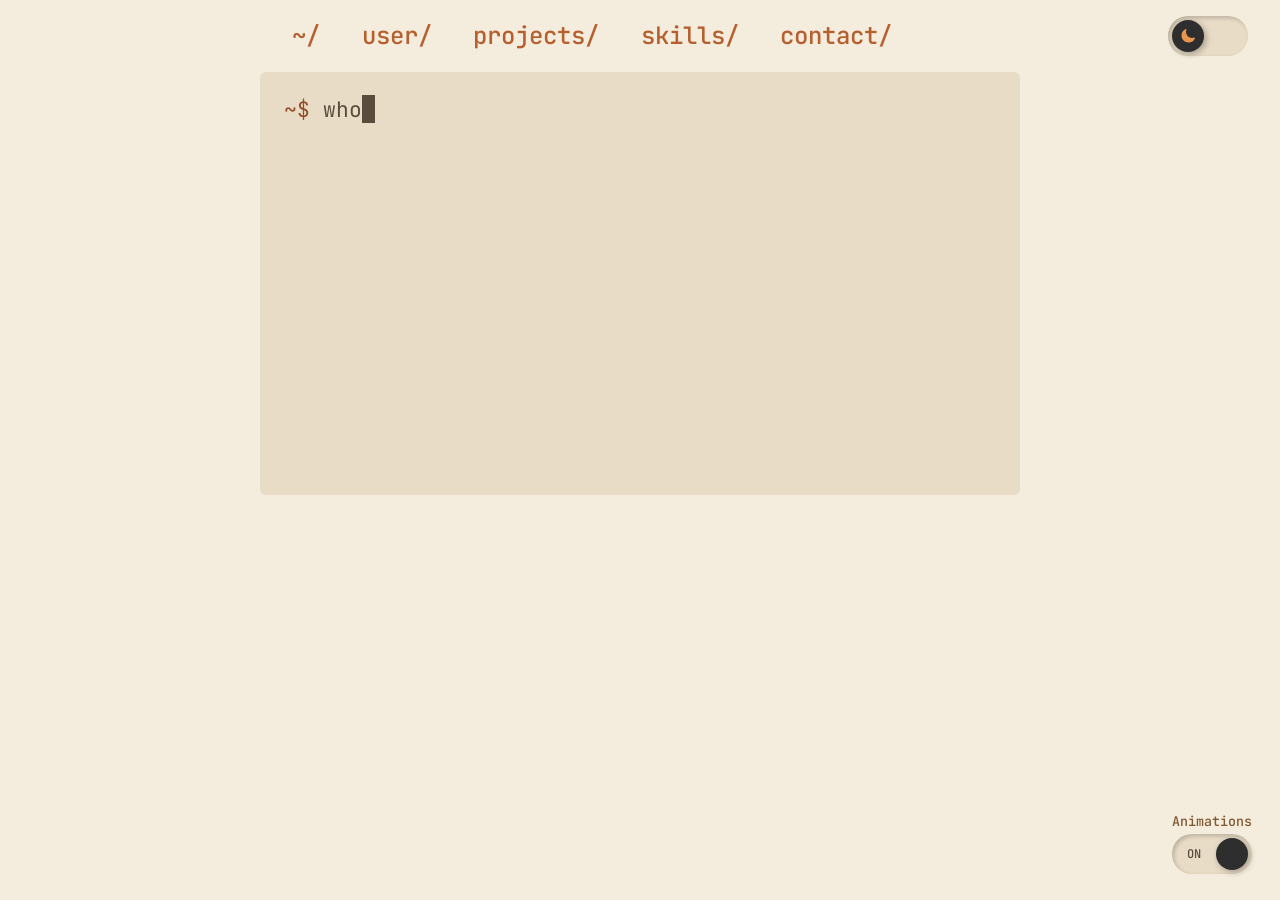
==== commit cc60a86c: "fix: type the command on Back and a typed address, and hold the box height" ====
--- a/index.html
+++ b/index.html
@@ -595,8 +595,9 @@
                     return 'cd ~/' + to + '/';
                 }
                 // A tree page: the landing (folder is the root, with whoami first), or a folder's tree with its own command. A page in
-                // another folder is reached by a cd, typed in the folder the terminal was in
-                function buildTreePage(folder, animated, landingLines, onDone) {
+                // another folder is reached by a cd, typed in the folder the terminal was in. With cdless (Back, Forward, a typed address,
+                // the page a direct load opens) no cd is typed: the page starts at the folder's prompt, and tree types after it
+                function buildTreePage(folder, animated, landingLines, onDone, cdless) {
                     var from = pageFolder;
                     clearPage();
                     pageKind = folder === '' ? 'home' : 'dir';
@@ -632,7 +633,7 @@
                         clock = typed2.end + PAUSE_MS;
                     } else {
                         // In another folder, the cd is typed first, in the folder the terminal was in. Then tree runs where the cd took it
-                        var cdText = cdCommand(from, folder);
+                        var cdText = cdless ? null : cdCommand(from, folder);
                         var treeAt = 0;
                         if (cdText !== null) {
                             var cd = promptLine(from, 'term-cmd');
@@ -655,7 +656,12 @@
                             ensureCursor();
                             cursorAtLineEnd(cmd);
                         }
-                        if (cdText !== null) actions.push({ at: treeAt, fn: revealFn(cmd, true) });
+                        if (cdText !== null) {
+                            actions.push({ at: treeAt, fn: revealFn(cmd, true) });
+                            actions.push({ at: treeAt, fn: releaseHeight });
+                        } else {
+                            releaseHeight();
+                        }
                         var typed = typeActions(cmd, 'tree', animated ? treeAt + typingGap() : treeAt);
                         actions = actions.concat(typed.actions);
                         clock = typed.end + PAUSE_MS;
@@ -718,13 +724,25 @@
                     node.classList.remove('term-fade');
                     node.style.opacity = '';
                 }
+                // The terminal's box keeps the height it had before the click, from the start of the fade-out until the new prompt appears:
+                // a height set from the measured height (a minimum height would let a taller page grow the box) and then released. The
+                // height does not animate. Content that is taller than the box overflows it while it is held: it is hidden (opacity 0) then.
+                // After the release the box follows its content
+                function holdHeight() { terminal.style.height = terminal.getBoundingClientRect().height + 'px'; }
+                function releaseHeight() { terminal.style.height = ''; }
                 function clearThen(build) {
                     var faders = [treeView, fileView, pageContent].filter(function (n) { return !n.hidden && n.childNodes.length; });
                     // The view that holds the terminal's lines ends the clear when its fade ends
                     var gate = treeView.hidden ? fileView : treeView;
                     runActions([
-                        { at: 0, fn: function (instant) { removeCursor(); faders.forEach(function (n) { fadeOut(n, instant); }); } },
-                        { at: SWAP_MS + 100, untilFade: gate, fn: function (instant) { faders.forEach(fadeReset); build(instant); } }
+                        { at: 0, fn: function (instant) { holdHeight(); removeCursor(); faders.forEach(function (n) { fadeOut(n, instant); }); } },
+                        { at: SWAP_MS + 100, untilFade: gate, fn: function (instant) {
+                            faders.forEach(fadeReset);
+                            // The old content is gone, so a page that was scrolled down would jump anyway: scroll to the top at this moment, at once,
+                            // so that the cd and the sequence are in view. The terminal is at the top of the page (72px or 156px down)
+                            if (window.scrollY > 0) window.scrollTo({ top: 0, left: 0, behavior: 'instant' });
+                            build(instant);
+                        } }
                     ], null);
                 }
                 // The footer ends the markdown: a link to the folder that holds the file
@@ -736,11 +754,13 @@
                 // A file's page. After the screen has cleared, it types its prompt and the command, and the markdown prints below the
                 // terminal one block at a time, starting 300 ms after the command. A footer after the last block goes back to the folder
                 // that holds the file. Instant (a typed address, Back, Forward, minimal mode) shows it all at once
-                function buildFilePage(key, animated) {
+                function buildFilePage(key, animated, click) {
                     var folder = folderOf(key);
                     // The folder the terminal is in now: a file in another folder is reached by a cd, typed first
                     var from = pageFolder;
                     var c = content[key];
+                    // A route with no click (Back, Forward, a typed address, a direct load) types no cd, and does not clear: the page is replaced at once
+                    var cdless = animated && !click;
                     var swap = function (instant) {
                         leaveTree();
                         fileView.textContent = '';
@@ -750,7 +770,7 @@
                         pageFile = key;
                         fileView.hidden = false;
                         pageContent.hidden = true;
-                        var cdLine = from !== folder ? lineEl('', 'term-cmd') : null;
+                        var cdLine = from !== folder && !cdless ? lineEl('', 'term-cmd') : null;
                         var cmd = lineEl('', 'term-cmd');
                         var end = hidden(promptLine(folder, 'term-cmd'), !instant);
                         if (cdLine) fileView.appendChild(cdLine);
@@ -773,8 +793,11 @@
                             rest = rest.concat(typedCd.actions);
                             catAt = typedCd.end + PAUSE_MS;
                         }
+
                         var typed = typeText(cmd, promptText(folder) + ' cat ' + nameOf(key), catAt, promptText(folder).length);
                         rest = rest.concat(typed.actions);
+                        // The box is released when the prompt of the cat line has appeared: this action follows the prompt's, at the same time
+                        rest.push({ at: catAt, fn: releaseHeight });
                         var blocksAt = typed.end + PAUSE_MS;
                         // The container is shown and laid out before its blocks are revealed, so each block fades from opacity 0
                         rest.push({ at: blocksAt, fn: function (instantNow) { pageContent.hidden = false; if (!instantNow) void pageContent.offsetHeight; } });
@@ -784,8 +807,8 @@
                         rest.push({ at: lastAt, fn: revealFn(end, true) });
                         runActions(rest, null, instant);
                     };
-                    if (animated) clearThen(swap);
-                    else swap(true);
+                    if (animated && click) clearThen(swap);
+                    else swap(!animated);
                 }
 
                 // An error: the command types at the current folder's prompt, then the message and the prompt. A footnote below the
@@ -810,7 +833,7 @@
                         ensureCursor();
                         cursorAtLineEnd(cmd);
                     }
-                    var typed = typeActions(cmd, 'cd ' + raw, 0);
+                    var typed = typeActions(cmd, 'cd ' + raw, animated ? typingGap() : 0);
                     var outStart = typed.end + PAUSE_MS;
                     var actions = typed.actions.concat([
                         { at: outStart, fn: revealFn(msg, false) },
@@ -952,32 +975,34 @@
                     pendingInitial = false;
                     flushAll();
                 }
-                // Shows a route: a file's page, or a folder's tree on a page of its own. The home route is the landing's tree. seq is true
-                // for a click: in animated mode it plays the sequence (clear, cd, tree or cat). Otherwise the page changes at once
-                function applyRoute(key, raw, seq) {
-                    var animated = seq && isAnimated();
+                // Shows a route: a file's page, or a folder's tree on a page of its own. The home route is the landing's tree. click is true
+                // for a click: in animated mode it plays the sequence (clear, cd, tree or cat). Without a click (Back, Forward, a typed
+                // address, the page a direct load opens) the old content is replaced at once, and the destination's prompt appears with its
+                // command typed after it, with no cd. Minimal mode shows the page at once
+                function applyRoute(key, raw, click) {
+                    var animated = isAnimated();
                     if (key === null) {
-                        buildErrorPage(raw, false);
+                        buildErrorPage(raw, animated);
                         return;
                     }
                     if (isFile(key)) {
                         if (!content[key]) {
-                            loadFile(key).then(function () { if (lastRoute === key) applyRoute(key, key, seq); });
+                            loadFile(key).then(function () { if (lastRoute === key) applyRoute(key, key, click); });
                             return;
                         }
                         if (pageKind === 'file' && pageFile === key) {
                             setPath(folderOf(key), key);
                             return;
                         }
-                        buildFilePage(key, animated);
+                        buildFilePage(key, animated, click);
                         return;
                     }
                     if ((pageKind === 'home' || pageKind === 'dir') && pageFolder === key) {
                         setPath(key);
                         return;
                     }
-                    if (animated) clearThen(function (instant) { buildTreePage(key, !instant, false, null); });
-                    else buildTreePage(key, false, false, null);
+                    if (animated && click) clearThen(function (instant) { buildTreePage(key, !instant, false, null, false); });
+                    else buildTreePage(key, animated, false, null, animated);
                 }
                 // A click or the navbar: sets the address to the route, and shows it
                 function navigate(key) {
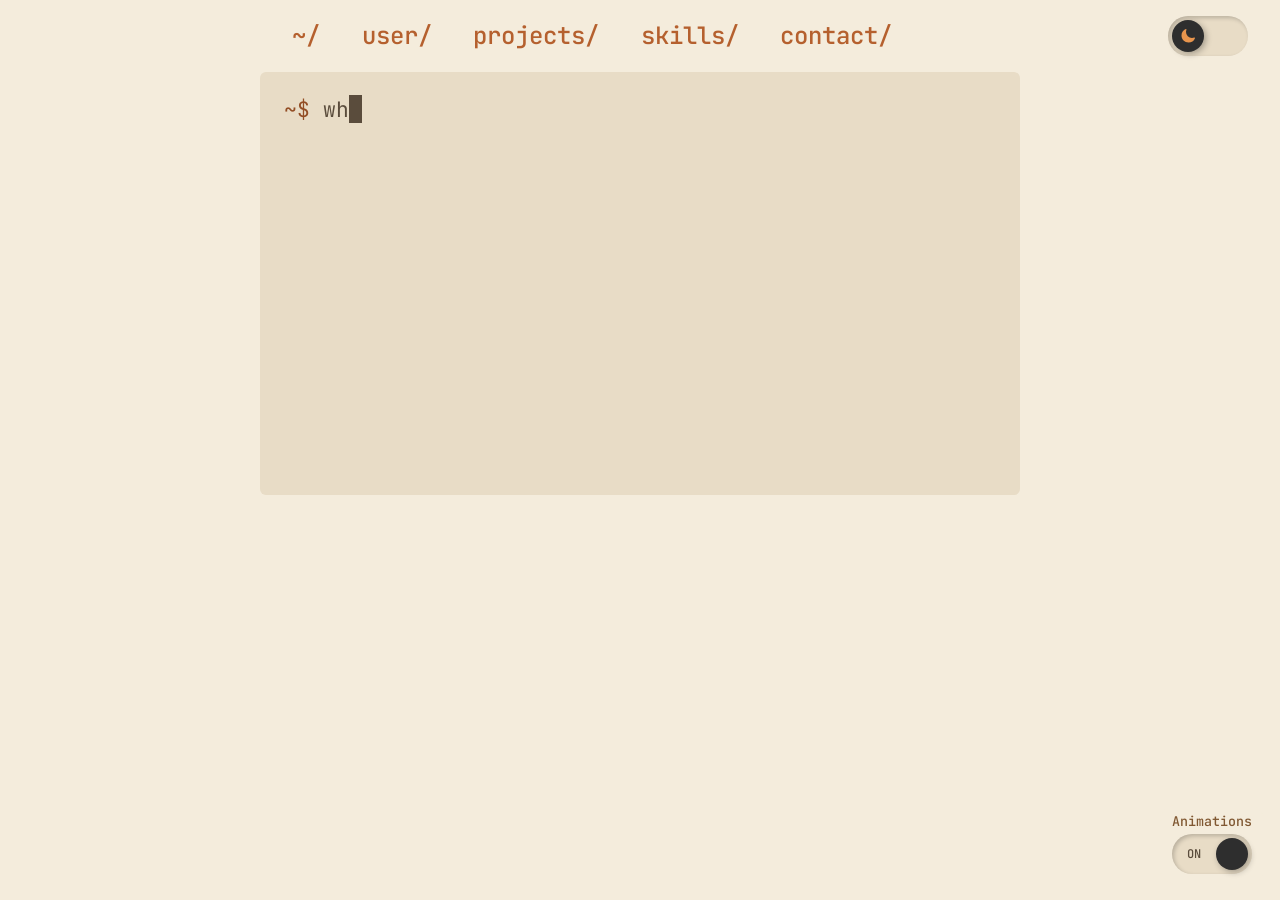
==== commit 07824e6c: "feat: resize the terminal box smoothly with its content" ====
--- a/index.html
+++ b/index.html
@@ -239,6 +239,8 @@
                 var TYPE_MIN_MS = 90;      // a typed character follows the one before after a random interval in this range
                 var TYPE_MAX_MS = 170;
                 var SWAP_MS = 250;         // the screen fades out to an empty terminal over this long, when a click moves to another page
+                var CLEAR_BOX_MS = 300;    // then the box resizes to the empty box over this long
+                var ROW_BOX_MS = 250;      // the box grows or shrinks over this long as a row arrives or goes, as long as the row's fade
 
                 var REPO = {
                     aralloc: 'https://github.com/stavros-mhs/aralloc',
@@ -416,6 +418,7 @@
                         entry.fn(true);
                         finishEntry(entry);
                     });
+                    if (list.length) boxRelease();
                 }
 
                 // Typing: one action per character, after a random interval. The first character is at `start`
@@ -440,6 +443,63 @@
                         actions.push({ at: at, fn: typeFn(line, ch) });
                     });
                     return { actions: actions, end: at };
+                }
+                // The terminal's box follows its content. When the content changes by an animated step (the clear, a row arriving, a folder
+                // closing), the box moves from the height on screen now to the height its content then needs, over ms, ease-out (the height
+                // is the one thing that transitions, in animated mode only). It clips while it moves, so no text is ever outside it. When it
+                // has arrived, or when something ends the sequence at once, the box goes back to its natural height, with no height set.
+                // mutate changes the content. Not animated: the change is made at once
+                function boxRelease() {
+                    terminal.classList.remove('term-box-anim');
+                    terminal.style.height = '';
+                    terminal.style.transitionDuration = '';
+                }
+                function boxChange(mutate, animated, ms) {
+                    if (!animated) {
+                        mutate();
+                        boxRelease();
+                        return;
+                    }
+                    // The height on screen now, which may be part-way through an earlier move. It is set as it is, with no transition (the class
+                    // is off), so the earlier move stops where it is and the new one starts from there
+                    var cur = terminal.getBoundingClientRect().height;
+                    terminal.classList.remove('term-box-anim');
+                    terminal.style.height = cur + 'px';
+                    mutate();
+                    terminal.style.height = 'auto';
+                    var target = terminal.getBoundingClientRect().height;
+                    terminal.style.height = cur + 'px';
+                    void terminal.offsetHeight;
+                    if (Math.abs(target - cur) < 0.5) {
+                        boxRelease();
+                        return;
+                    }
+                    terminal.style.transitionDuration = ms + 'ms';
+                    terminal.classList.add('term-box-anim');
+                    terminal.style.height = target + 'px';
+                }
+                terminal.addEventListener('transitionend', function (e) {
+                    if (e.target === terminal && e.propertyName === 'height') boxRelease();
+                });
+                // A line that comes into the box (the prompt after a tree, the message of an error): at once for a prompt, or with its fade
+                // and the box's growth for output. Its fade is the existing 250 ms fade
+                function arriveFn(parent, node, cursor) {
+                    return function (instant) {
+                        if (instant) {
+                            parent.appendChild(node);
+                            node.classList.remove('term-fade');
+                            node.style.opacity = '1';
+                            boxRelease();
+                            return;
+                        }
+                        boxChange(function () { parent.appendChild(node); hidden(node, true); }, true, ROW_BOX_MS);
+                        node.style.opacity = '1';
+                        keepInView(node);
+                        if (cursor) {
+                            ensureCursor();
+                            cursorAtLineEnd(node);
+                        }
+                    };
                 }
                 // A line that is revealed: it shows, and the cursor moves to its end if cursor is set. A line that is not counted
                 // here (the header, the blank line and the count) only shows. A row that shows adds itself to the counts
@@ -522,18 +582,62 @@
                     }
                     return rowCache[item.key];
                 }
+                // A row that comes in: it is placed in the output where it belongs among the rows that are there, hidden, and then it fades in over
+                // 250 ms as the box grows with it over 250 ms. It adds itself to the counts. The first row also brings the output in
+                function rowArrives(node, wanted, cursorFollows) {
+                    return function (instant) {
+                        if (!output) return;
+                        var place = function () {
+                            if (output.parentNode !== treeView) treeView.appendChild(output);
+                            var ref = null;
+                            for (var j = wanted.indexOf(node) + 1; j < wanted.length; j++) {
+                                if (wanted[j].parentNode === output) { ref = wanted[j]; break; }
+                            }
+                            output.insertBefore(node, ref);
+                            if (!instant) hidden(node, true);
+                        };
+                        if (instant) {
+                            place();
+                            node.classList.remove('term-fade');
+                            node.style.opacity = '1';
+                            boxRelease();
+                        } else {
+                            boxChange(place, true, ROW_BOX_MS);
+                            node.style.opacity = '1';
+                            keepInView(node);
+                            if (cursorFollows === true) {
+                                ensureCursor();
+                                cursorAtLineEnd(node);
+                            } else if (cursorFollows === 'prompt' && treePrompt && treePrompt.isConnected) {
+                                ensureCursor();
+                                cursorAtLineEnd(treePrompt);
+                            }
+                        }
+                        if (node._key !== undefined) {
+                            counted[node._key] = node._kind;
+                            updateCount();
+                        }
+                    };
+                }
                 // Brings the output in line with the open folders. A row that closes is removed, and stops counting at once. A row
                 // that opens is placed hidden, and its reveal comes back as an action at its place in the output. In minimal mode the
                 // rows show at once. cursorFollows moves the cursor along the rows, as the landing does
-                function syncOutput(animated, startAt, cursorFollows) {
+                // With lazy (an animated page that is not the landing) a row that opens is not in the page until its turn: it comes in then,
+                // fading in over 250 ms while the box grows with it, so the box is always as tall as what is in it. A row that closes goes at once,
+                // and the box shrinks to fit over 250 ms. cursorFollows is true to move the cursor along the rows, or 'prompt' to keep it at the
+                // prompt after the tree
+                function syncOutput(animated, startAt, cursorFollows, lazy) {
                     var items = visibleRows(pageFolder);
                     var wanted = [headerNode].concat(items.map(rowNode), [blankNode, countNode]);
-                    Array.prototype.slice.call(output.children).forEach(function (child) {
-                        if (wanted.indexOf(child) === -1) {
+                    var gone = Array.prototype.slice.call(output.children).filter(function (child) { return wanted.indexOf(child) === -1; });
+                    var drop = function () {
+                        gone.forEach(function (child) {
                             output.removeChild(child);
                             if (child._key !== undefined) delete counted[child._key];
-                        }
-                    });
+                        });
+                    };
+                    if (gone.length && lazy) boxChange(drop, true, ROW_BOX_MS);
+                    else drop();
                     var fresh = [];
                     var ref = output.firstChild;
                     wanted.forEach(function (node) {
@@ -542,11 +646,13 @@
                             return;
                         }
                         if (node.parentNode !== output) fresh.push(node);
-                        output.insertBefore(node, ref);
+                        if (!lazy) output.insertBefore(node, ref);
                     });
                     var actions = [];
                     fresh.forEach(function (node, i) {
-                        if (animated) {
+                        if (lazy) {
+                            actions.push({ at: startAt + i * LINE_MS, fn: rowArrives(node, wanted, cursorFollows) });
+                        } else if (animated) {
                             hidden(node, true);
                             void node.offsetHeight;
                             actions.push({ at: startAt + i * LINE_MS, fn: revealFn(node, cursorFollows) });
@@ -604,12 +710,17 @@
                     pageFolder = folder;
                     pageFile = null;
                     treeView.hidden = false;
+                    // An animated page that is not the landing is lazy: only what has appeared is in the page, so the box is as tall as its
+                    // content. The output comes in with its first row, and the prompt after the tree comes in last
+                    var lazy = animated && !landingLines;
                     output = el('div', 'term-output');
                     output.id = 'term-output';
                     headerNode = lineEl(folder === '' ? '~/' : folder + '/', 'term-head');
                     blankNode = lineEl('', 'term-blank');
                     countNode = lineEl(countText(0, 0));
-                    treeView.appendChild(output);
+                    if (!lazy) treeView.appendChild(output);
+                    // A line goes before the output when the output is in the page, and at the end when it is not
+                    var putLine = function (node) { treeView.insertBefore(node, output.parentNode === treeView ? output : null); };
                     var actions = [];
                     var clock;
                     if (landingLines) {
@@ -637,7 +748,7 @@
                         var treeAt = 0;
                         if (cdText !== null) {
                             var cd = promptLine(from, 'term-cmd');
-                            treeView.insertBefore(cd, output);
+                            putLine(cd);
                             if (animated) {
                                 ensureCursor();
                                 cursorAtLineEnd(cd);
@@ -650,26 +761,32 @@
                         // After a cd, the new prompt is the machine's output: it is in the page at full opacity in one frame (no term-fade class, so no
                         // transition), once the pause after the cd has passed. The first character of tree follows one typing interval later
                         var cmd = promptLine(folder, 'term-cmd');
-                        if (animated && cdText !== null) cmd.style.opacity = '0';
-                        treeView.insertBefore(cmd, output);
+                        if (lazy && cdText !== null) {
+                            // The new prompt comes into the page at once, as one more line in the box
+                            actions.push({ at: treeAt, fn: function (instant) {
+                                boxChange(function () { putLine(cmd); }, false);
+                                if (!instant) {
+                                    ensureCursor();
+                                    cursorAtLineEnd(cmd);
+                                }
+                            } });
+                        } else {
+                            if (animated && cdText !== null) cmd.style.opacity = '0';
+                            putLine(cmd);
+                            if (cdText !== null) actions.push({ at: treeAt, fn: revealFn(cmd, true) });
+                        }
                         if (animated && cdText === null) {
                             ensureCursor();
                             cursorAtLineEnd(cmd);
                         }
-                        if (cdText !== null) {
-                            actions.push({ at: treeAt, fn: revealFn(cmd, true) });
-                            actions.push({ at: treeAt, fn: releaseHeight });
-                        } else {
-                            releaseHeight();
-                        }
                         var typed = typeActions(cmd, 'tree', animated ? treeAt + typingGap() : treeAt);
                         actions = actions.concat(typed.actions);
                         clock = typed.end + PAUSE_MS;
                     }
-                    var rows = syncOutput(animated, clock, landingLines);
+                    var rows = syncOutput(animated, clock, landingLines, lazy);
                     actions = actions.concat(rows.actions);
-                    treePrompt = hidden(promptLine(folder), animated);
-                    treeView.appendChild(treePrompt);
+                    treePrompt = lazy ? promptLine(folder) : hidden(promptLine(folder), animated);
+                    if (!lazy) treeView.appendChild(treePrompt);
                     // A folder's footnote goes back to its parent. It sits below the terminal, in the page's content, not in the terminal
                     var footer = null;
                     if (folder !== '') {
@@ -684,7 +801,7 @@
                         actions.push({ at: treeIn, fn: revealFn(treePrompt, true) });
                         if (animated) navbar.style.setProperty('--drop-delay', (treeIn + NAV_GAP_MS) + 'ms');
                     } else {
-                        actions.push({ at: rows.lastAt + LINE_FADE_MS, fn: revealFn(treePrompt, true) });
+                        actions.push({ at: rows.lastAt + LINE_FADE_MS, fn: lazy ? arriveFn(treeView, treePrompt, true) : revealFn(treePrompt, true) });
                         // The footnote comes once the prompt has faded in
                         if (footer) actions.push({ at: rows.lastAt + 2 * LINE_FADE_MS, fn: revealFn(footer, false) });
                     }
@@ -724,24 +841,21 @@
                     node.classList.remove('term-fade');
                     node.style.opacity = '';
                 }
-                // The terminal's box keeps the height it had before the click, from the start of the fade-out until the new prompt appears:
-                // a height set from the measured height (a minimum height would let a taller page grow the box) and then released. The
-                // height does not animate. Content that is taller than the box overflows it while it is held: it is hidden (opacity 0) then.
-                // After the release the box follows its content
-                function holdHeight() { terminal.style.height = terminal.getBoundingClientRect().height + 'px'; }
-                function releaseHeight() { terminal.style.height = ''; }
                 function clearThen(build) {
                     var faders = [treeView, fileView, pageContent].filter(function (n) { return !n.hidden && n.childNodes.length; });
                     // The view that holds the terminal's lines ends the clear when its fade ends
                     var gate = treeView.hidden ? fileView : treeView;
                     runActions([
-                        { at: 0, fn: function (instant) { holdHeight(); removeCursor(); faders.forEach(function (n) { fadeOut(n, instant); }); } },
+                        { at: 0, fn: function (instant) { removeCursor(); faders.forEach(function (n) { fadeOut(n, instant); }); } },
                         { at: SWAP_MS + 100, untilFade: gate, fn: function (instant) {
-                            faders.forEach(fadeReset);
-                            // The old content is gone, so a page that was scrolled down would jump anyway: scroll to the top at this moment, at once,
-                            // so that the cd and the sequence are in view. The terminal is at the top of the page (72px or 156px down)
-                            if (window.scrollY > 0) window.scrollTo({ top: 0, left: 0, behavior: 'instant' });
-                            build(instant);
+                            // The old content goes, and the box resizes to the empty box over 300 ms, ease-out: the new page starts with just its first
+                            // prompt, so the box is a prompt line tall. The old text is still in the box, faded out, until this moment
+                            boxChange(function () {
+                                faders.forEach(fadeReset);
+                                // A page that was scrolled down goes to the top at this moment, at once, so that the cd and the sequence are in view
+                                if (window.scrollY > 0) window.scrollTo({ top: 0, left: 0, behavior: 'instant' });
+                                build(instant);
+                            }, !instant, CLEAR_BOX_MS);
                         } }
                     ], null);
                 }
@@ -772,10 +886,11 @@
                         pageContent.hidden = true;
                         var cdLine = from !== folder && !cdless ? lineEl('', 'term-cmd') : null;
                         var cmd = lineEl('', 'term-cmd');
-                        var end = hidden(promptLine(folder, 'term-cmd'), !instant);
+                        var end = promptLine(folder, 'term-cmd');
                         if (cdLine) fileView.appendChild(cdLine);
                         fileView.appendChild(cmd);
-                        fileView.appendChild(end);
+                        // The prompt after the file comes in last, with the markdown: in the page then, so the box is as tall as its content
+                        if (instant) fileView.appendChild(end);
                         var blocks = c && c.ok ? fileLines(key, c.text) : [lineEl('cat: ' + nameOf(key) + ': No such file or directory')];
                         blocks.forEach(function (b) {
                             hidden(b, !instant);
@@ -796,15 +911,16 @@
 
                         var typed = typeText(cmd, promptText(folder) + ' cat ' + nameOf(key), catAt, promptText(folder).length);
                         rest = rest.concat(typed.actions);
-                        // The box is released when the prompt of the cat line has appeared: this action follows the prompt's, at the same time
-                        rest.push({ at: catAt, fn: releaseHeight });
+                        // The first prompt is in the page at once, as part of this swap, so the empty box is exactly a prompt line tall and the
+                        // prompt does not change the box's height
+                        if (!instant && rest[0].at === 0) rest.shift().fn(false);
                         var blocksAt = typed.end + PAUSE_MS;
                         // The container is shown and laid out before its blocks are revealed, so each block fades from opacity 0
                         rest.push({ at: blocksAt, fn: function (instantNow) { pageContent.hidden = false; if (!instantNow) void pageContent.offsetHeight; } });
                         blocks.forEach(function (b, i) { rest.push({ at: blocksAt + i * LINE_MS, fn: revealFn(b, false) }); });
                         var lastAt = blocksAt + (blocks.length - 1) * LINE_MS + LINE_FADE_MS;
                         rest.push({ at: lastAt, fn: revealFn(footer, false) });
-                        rest.push({ at: lastAt, fn: revealFn(end, true) });
+                        if (!instant) rest.push({ at: lastAt, fn: arriveFn(fileView, end, true) });
                         runActions(rest, null, instant);
                     };
                     if (animated && click) clearThen(swap);
@@ -821,12 +937,15 @@
                     pageFile = null;
                     fileView.hidden = false;
                     var cmd = promptLine(folder, 'term-cmd');
-                    var msg = hidden(lineEl('cd: no such file or directory'), animated);
-                    var end = hidden(promptLine(folder, 'term-cmd'), animated);
+                    var msg = lineEl('cd: no such file or directory');
+                    var end = promptLine(folder, 'term-cmd');
                     var footer = hidden(footerLine(folder), animated);
                     fileView.appendChild(cmd);
-                    fileView.appendChild(msg);
-                    fileView.appendChild(end);
+                    // Animated: the message and the prompt come into the box in turn, as rows do
+                    if (!animated) {
+                        fileView.appendChild(msg);
+                        fileView.appendChild(end);
+                    }
                     pageContent.appendChild(footer);
                     pageContent.hidden = false;
                     if (animated) {
@@ -836,8 +955,8 @@
                     var typed = typeActions(cmd, 'cd ' + raw, animated ? typingGap() : 0);
                     var outStart = typed.end + PAUSE_MS;
                     var actions = typed.actions.concat([
-                        { at: outStart, fn: revealFn(msg, false) },
-                        { at: outStart + LINE_MS, fn: revealFn(end, true) },
+                        { at: outStart, fn: animated ? arriveFn(fileView, msg, false) : revealFn(msg, false) },
+                        { at: outStart + LINE_MS, fn: animated ? arriveFn(fileView, end, true) : revealFn(end, true) },
                         { at: outStart + LINE_MS + LINE_FADE_MS, fn: revealFn(footer, false) }
                     ]);
                     setPath(folder);
@@ -1020,7 +1139,7 @@
                     var active = document.activeElement;
                     expanded[key] = !expanded[key];
                     var animated = isAnimated();
-                    var rows = syncOutput(animated, 0, false);
+                    var rows = syncOutput(animated, 0, animated ? 'prompt' : false, animated);
                     runActions(rows.actions, null);
                     if (animated) {
                         ensureCursor();
--- a/style.css
+++ b/style.css
@@ -710,6 +710,18 @@
     outline-offset: 3px;
 }
 
+/* The terminal box's height transitions, in animated mode only, while the box follows its content (the script sets the height and the
+   duration, 250 or 300 ms). It clips while it moves, so no text is ever outside it. The script clears the height and this class
+   when the move has ended. Minimal mode has no transition at all */
+html[data-motion="animated"] .terminal.term-box-anim {
+    transition: height 0.25s ease-out;
+    overflow: hidden;
+}
+
+html[data-motion="minimal"] .terminal {
+    transition: none;
+}
+
 /* Mobile responsive */
 @media (max-width: 600px) {
     body {
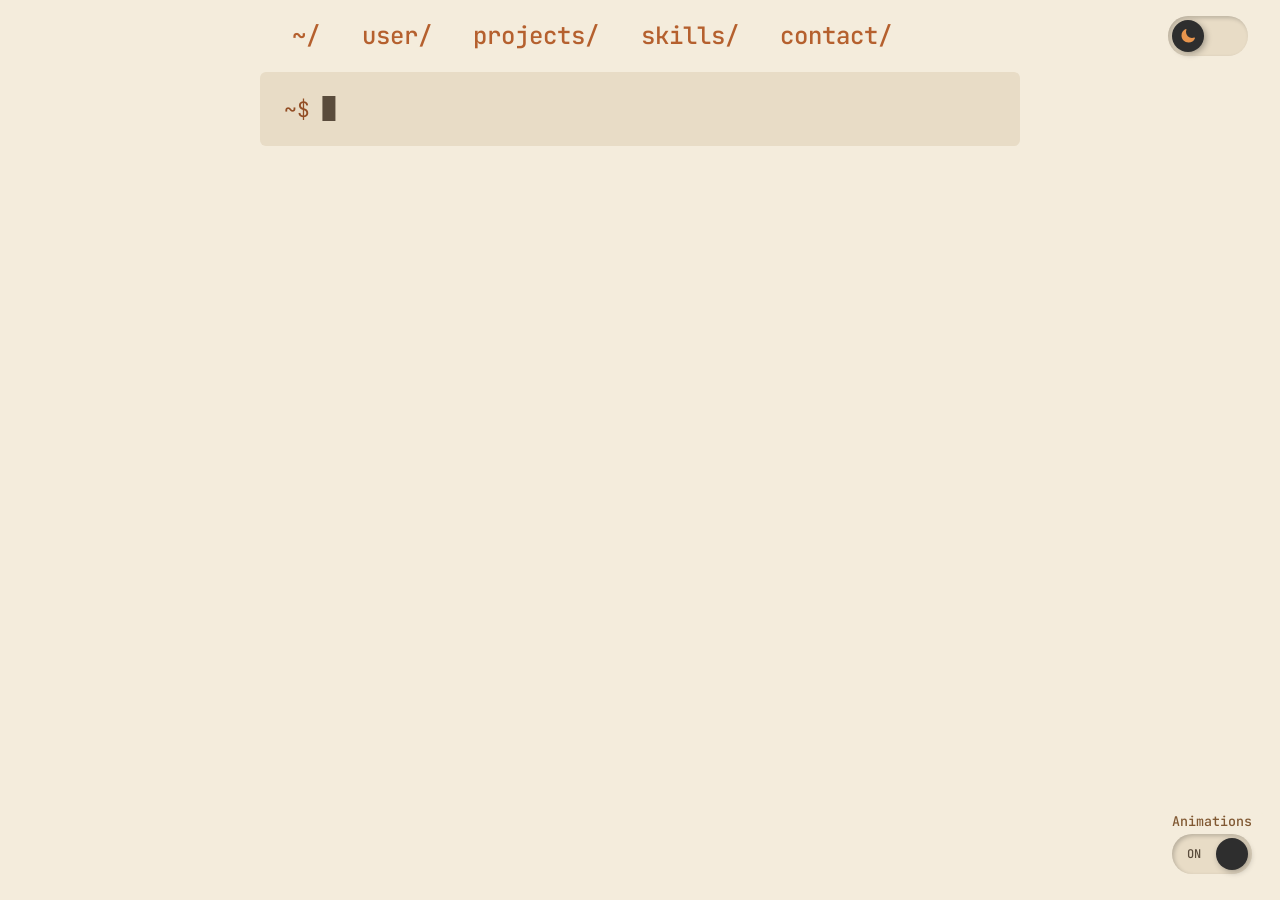
==== commit cf65c6bc: "feat: fit the terminal box to its content, in steps" ====
--- a/index.html
+++ b/index.html
@@ -239,8 +239,6 @@
                 var TYPE_MIN_MS = 90;      // a typed character follows the one before after a random interval in this range
                 var TYPE_MAX_MS = 170;
                 var SWAP_MS = 250;         // the screen fades out to an empty terminal over this long, when a click moves to another page
-                var CLEAR_BOX_MS = 300;    // then the box resizes to the empty box over this long
-                var ROW_BOX_MS = 250;      // the box grows or shrinks over this long as a row arrives or goes, as long as the row's fade
 
                 var REPO = {
                     aralloc: 'https://github.com/stavros-mhs/aralloc',
@@ -444,55 +442,76 @@
                     });
                     return { actions: actions, end: at };
                 }
-                // The terminal's box follows its content. When the content changes by an animated step (the clear, a row arriving, a folder
-                // closing), the box moves from the height on screen now to the height its content then needs, over ms, ease-out (the height
-                // is the one thing that transitions, in animated mode only). It clips while it moves, so no text is ever outside it. When it
-                // has arrived, or when something ends the sequence at once, the box goes back to its natural height, with no height set.
-                // mutate changes the content. Not animated: the change is made at once
+                // The terminal's box always fits its content. A change to the content is a step, and the box takes the height of the content
+                // after it. A shrink is at once, so a box never keeps the height of an earlier page. A growth is at once in variant B, and in
+                // variant A (the preview's style adds the transition) the box moves to its new height over the transition. mutate makes the
+                // change. The box is held at its old height only while its transition runs; then it is released to its natural height
+                var boxStepId = 0;
                 function boxRelease() {
                     terminal.classList.remove('term-box-anim');
                     terminal.style.height = '';
-                    terminal.style.transitionDuration = '';
-                }
-                function boxChange(mutate, animated, ms) {
+                }
+                function boxStep(mutate, animated) {
                     if (!animated) {
                         mutate();
                         boxRelease();
                         return;
                     }
-                    // The height on screen now, which may be part-way through an earlier move. It is set as it is, with no transition (the class
-                    // is off), so the earlier move stops where it is and the new one starts from there
                     var cur = terminal.getBoundingClientRect().height;
                     terminal.classList.remove('term-box-anim');
                     terminal.style.height = cur + 'px';
                     mutate();
                     terminal.style.height = 'auto';
                     var target = terminal.getBoundingClientRect().height;
+                    if (target < cur - 0.5) {
+                        boxRelease();
+                        return;
+                    }
                     terminal.style.height = cur + 'px';
                     void terminal.offsetHeight;
                     if (Math.abs(target - cur) < 0.5) {
                         boxRelease();
                         return;
                     }
-                    terminal.style.transitionDuration = ms + 'ms';
+                    var id = ++boxStepId;
                     terminal.classList.add('term-box-anim');
                     terminal.style.height = target + 'px';
+                    if (parseFloat(getComputedStyle(terminal).transitionDuration) === 0) {
+                        boxRelease();
+                        return;
+                    }
+                    terminal.__stepId = id;
+                    // The release comes at the end of the transition. If that event does not come, a timer ends it
+                    setTimeout(function () { if (terminal.__stepId === id) boxRelease(); }, 400);
                 }
                 terminal.addEventListener('transitionend', function (e) {
-                    if (e.target === terminal && e.propertyName === 'height') boxRelease();
+                    if (e.target === terminal && e.propertyName === 'height' && terminal.__stepId === boxStepId) boxRelease();
                 });
-                // A line that comes into the box (the prompt after a tree, the message of an error): at once for a prompt, or with its fade
-                // and the box's growth for output. Its fade is the existing 250 ms fade
-                function arriveFn(parent, node, cursor) {
+                // A prompt starts a new line of the terminal. It appears at once, and the box takes its height with it, as one step. In
+                // animated mode a growth is the transition of variant A. A new line is placed before `before`, or at the end
+                function promptArrives(parent, node, before, animated) {
+                    return function (instant) {
+                        boxStep(function () { parent.insertBefore(node, before); }, animated && !instant);
+                        node.classList.remove('term-fade');
+                        node.style.opacity = '1';
+                        if (animated && !instant) {
+                            ensureCursor();
+                            cursorAtLineEnd(node);
+                        }
+                    };
+                }
+                // A line comes into the box: it is put in before `before`, or at the end, and the box takes its height as one step. Its fade
+                // is the existing 250 ms fade. An instant arrival shows the line at once
+                function arriveFn(parent, node, cursor, before) {
+                    var place = function () { if (before) parent.insertBefore(node, before); else parent.appendChild(node); };
                     return function (instant) {
                         if (instant) {
-                            parent.appendChild(node);
+                            boxStep(place, false);
                             node.classList.remove('term-fade');
                             node.style.opacity = '1';
-                            boxRelease();
                             return;
                         }
-                        boxChange(function () { parent.appendChild(node); hidden(node, true); }, true, ROW_BOX_MS);
+                        boxStep(function () { place(); hidden(node, true); }, true);
                         node.style.opacity = '1';
                         keepInView(node);
                         if (cursor) {
@@ -503,7 +522,7 @@
                 }
                 // A line that is revealed: it shows, and the cursor moves to its end if cursor is set. A line that is not counted
                 // here (the header, the blank line and the count) only shows. A row that shows adds itself to the counts
-                function revealFn(node, cursor) {
+                function revealFn(node, cursor, noScroll) {
                     return function (instant) {
                         if (instant) {
                             node.classList.remove('term-fade');
@@ -511,7 +530,7 @@
                         } else {
                             if (!node.isConnected) return;
                             node.style.opacity = '1';
-                            keepInView(node);
+                            if (!noScroll) keepInView(node);
                             if (cursor) {
                                 ensureCursor();
                                 cursorAtLineEnd(node);
@@ -582,8 +601,9 @@
                     }
                     return rowCache[item.key];
                 }
-                // A row that comes in: it is placed in the output where it belongs among the rows that are there, hidden, and then it fades in over
-                // 250 ms as the box grows with it over 250 ms. It adds itself to the counts. The first row also brings the output in
+                // A line of the output arrives: it goes into the output where it belongs among the lines that are there, hidden, and the box
+                // takes its height with it, as one step. Then it fades in over 250 ms. A row that shows adds itself to the counts. A row
+                // that opens by a click on its folder does not scroll the page
                 function rowArrives(node, wanted, cursorFollows) {
                     return function (instant) {
                         if (!output) return;
@@ -594,17 +614,15 @@
                                 if (wanted[j].parentNode === output) { ref = wanted[j]; break; }
                             }
                             output.insertBefore(node, ref);
-                            if (!instant) hidden(node, true);
                         };
                         if (instant) {
-                            place();
+                            boxStep(place, false);
                             node.classList.remove('term-fade');
                             node.style.opacity = '1';
-                            boxRelease();
                         } else {
-                            boxChange(place, true, ROW_BOX_MS);
+                            boxStep(function () { place(); hidden(node, true); }, true);
                             node.style.opacity = '1';
-                            keepInView(node);
+                            if (cursorFollows !== 'prompt') keepInView(node);
                             if (cursorFollows === true) {
                                 ensureCursor();
                                 cursorAtLineEnd(node);
@@ -613,56 +631,33 @@
                                 cursorAtLineEnd(treePrompt);
                             }
                         }
-                        if (node._key !== undefined) {
-                            counted[node._key] = node._kind;
-                            updateCount();
-                        }
+                        if (node._key !== undefined) counted[node._key] = node._kind;
+                        updateCount();
                     };
                 }
-                // Brings the output in line with the open folders. A row that closes is removed, and stops counting at once. A row
-                // that opens is placed hidden, and its reveal comes back as an action at its place in the output. In minimal mode the
-                // rows show at once. cursorFollows moves the cursor along the rows, as the landing does
-                // With lazy (an animated page that is not the landing) a row that opens is not in the page until its turn: it comes in then,
-                // fading in over 250 ms while the box grows with it, so the box is always as tall as what is in it. A row that closes goes at once,
-                // and the box shrinks to fit over 250 ms. cursorFollows is true to move the cursor along the rows, or 'prompt' to keep it at the
-                // prompt after the tree
-                function syncOutput(animated, startAt, cursorFollows, lazy) {
+                // Brings the output in line with the open folders. Its lines arrive one at a time, 120 ms apart, each as rowArrives sets
+                // them, and the box grows with each. A row that closes fades out over 250 ms and is removed after its fade, so the box
+                // shrinks with it. cursorFollows is true to move the cursor along the rows, or 'prompt' to keep it at the prompt after the
+                // tree. In minimal mode the change is at once
+                function syncOutput(animated, startAt, cursorFollows) {
                     var items = visibleRows(pageFolder);
                     var wanted = [headerNode].concat(items.map(rowNode), [blankNode, countNode]);
                     var gone = Array.prototype.slice.call(output.children).filter(function (child) { return wanted.indexOf(child) === -1; });
-                    var drop = function () {
-                        gone.forEach(function (child) {
-                            output.removeChild(child);
-                            if (child._key !== undefined) delete counted[child._key];
-                        });
-                    };
-                    if (gone.length && lazy) boxChange(drop, true, ROW_BOX_MS);
-                    else drop();
-                    var fresh = [];
-                    var ref = output.firstChild;
-                    wanted.forEach(function (node) {
-                        if (node === ref) {
-                            ref = ref.nextSibling;
-                            return;
-                        }
-                        if (node.parentNode !== output) fresh.push(node);
-                        if (!lazy) output.insertBefore(node, ref);
+                    gone.forEach(function (child) { if (child._key !== undefined) delete counted[child._key]; });
+                    var actions = [];
+                    gone.forEach(function (child, i) {
+                        var at = startAt + i * LINE_MS;
+                        actions.push({ at: at, fn: function () { child.classList.add('term-fade'); child.style.opacity = '0'; } });
+                        actions.push({ at: at + LINE_FADE_MS, fn: function (instant) {
+                            boxStep(function () { if (child.parentNode === output) output.removeChild(child); }, animated && !instant);
+                            updateCount();
+                        } });
                     });
-                    var actions = [];
+                    var fresh = wanted.filter(function (node) { return node.parentNode !== output; });
                     fresh.forEach(function (node, i) {
-                        if (lazy) {
-                            actions.push({ at: startAt + i * LINE_MS, fn: rowArrives(node, wanted, cursorFollows) });
-                        } else if (animated) {
-                            hidden(node, true);
-                            void node.offsetHeight;
-                            actions.push({ at: startAt + i * LINE_MS, fn: revealFn(node, cursorFollows) });
-                        } else {
-                            node.style.opacity = '1';
-                            if (node._key !== undefined) counted[node._key] = node._kind;
-                        }
+                        actions.push({ at: startAt + i * LINE_MS, fn: rowArrives(node, wanted, cursorFollows) });
                     });
-                    updateCount();
-                    var lastAt = fresh.length ? startAt + (fresh.length - 1) * LINE_MS : startAt;
+                    var lastAt = startAt + Math.max(0, fresh.length - 1) * LINE_MS;
                     return { actions: actions, lastAt: lastAt };
                 }
 
@@ -700,9 +695,10 @@
                     if (to === '') return 'cd ~';
                     return 'cd ~/' + to + '/';
                 }
-                // A tree page: the landing (folder is the root, with whoami first), or a folder's tree with its own command. A page in
-                // another folder is reached by a cd, typed in the folder the terminal was in. With cdless (Back, Forward, a typed address,
-                // the page a direct load opens) no cd is typed: the page starts at the folder's prompt, and tree types after it
+                // A tree page: the landing (folder is the root, with whoami first), or a folder's tree with its own command. The terminal holds
+                // one line: the prompt of the folder it was in, with cd typed on it when the page is in another folder. The line then takes
+                // the new folder's prompt, and tree is typed on it. Its listing arrives line by line. With cdless (Back, Forward, a typed
+                // address, the page a direct load opens) no cd is typed: the line is the folder's prompt, and tree is typed on it
                 function buildTreePage(folder, animated, landingLines, onDone, cdless) {
                     var from = pageFolder;
                     clearPage();
@@ -710,26 +706,18 @@
                     pageFolder = folder;
                     pageFile = null;
                     treeView.hidden = false;
-                    // An animated page that is not the landing is lazy: only what has appeared is in the page, so the box is as tall as its
-                    // content. The output comes in with its first row, and the prompt after the tree comes in last
-                    var lazy = animated && !landingLines;
                     output = el('div', 'term-output');
                     output.id = 'term-output';
                     headerNode = lineEl(folder === '' ? '~/' : folder + '/', 'term-head');
                     blankNode = lineEl('', 'term-blank');
                     countNode = lineEl(countText(0, 0));
-                    if (!lazy) treeView.appendChild(output);
-                    // A line goes before the output when the output is in the page, and at the end when it is not
-                    var putLine = function (node) { treeView.insertBefore(node, output.parentNode === treeView ? output : null); };
+                    treeView.appendChild(output);
                     var actions = [];
                     var clock;
                     if (landingLines) {
+                        // The landing starts with one line, its first prompt. Its commands and output arrive one line at a time
                         var cmd1 = promptLine('', 'term-cmd');
-                        var printed = hidden(lineEl('stavros-mhs'), animated);
-                        var cmd2 = hidden(promptLine('', 'term-cmd'), animated);
                         treeView.insertBefore(cmd1, output);
-                        treeView.insertBefore(printed, output);
-                        treeView.insertBefore(cmd2, output);
                         if (animated) {
                             ensureCursor();
                             cursorAtLineEnd(cmd1);
@@ -737,56 +725,39 @@
                         var typed1 = typeActions(cmd1, 'whoami', animated ? FADE_MS + AFTER_FADE_MS : 0);
                         actions = actions.concat(typed1.actions);
                         var outputAt = typed1.end + PAUSE_MS;
-                        actions.push({ at: outputAt, fn: revealFn(printed, false) });
-                        actions.push({ at: outputAt, fn: revealFn(cmd2, true) });
+                        actions.push({ at: outputAt, fn: arriveFn(treeView, lineEl('stavros-mhs'), false, output) });
+                        var cmd2 = promptLine('', 'term-cmd');
+                        actions.push({ at: outputAt, fn: arriveFn(treeView, cmd2, true, output) });
                         var typed2 = typeActions(cmd2, 'tree', outputAt + PROMPT_PAUSE_MS);
                         actions = actions.concat(typed2.actions);
                         clock = typed2.end + PAUSE_MS;
                     } else {
-                        // In another folder, the cd is typed first, in the folder the terminal was in. Then tree runs where the cd took it
+                        // The one line: the prompt of the folder the terminal is in, with the cd typed on it when the page is in another folder.
+                        // The cd line stays. The folder's prompt appears on the line below it, and tree is typed on that line
                         var cdText = cdless ? null : cdCommand(from, folder);
-                        var treeAt = 0;
+                        var line = promptLine(cdText !== null ? from : folder, 'term-cmd');
+                        treeView.insertBefore(line, output);
+                        if (animated) {
+                            ensureCursor();
+                            cursorAtLineEnd(line);
+                        }
+                        var at = 0;
+                        var cmdLine = line;
                         if (cdText !== null) {
-                            var cd = promptLine(from, 'term-cmd');
-                            putLine(cd);
-                            if (animated) {
-                                ensureCursor();
-                                cursorAtLineEnd(cd);
-                            }
-                            // The prompt is in the page at once, and the first character of the cd follows one typing interval later
-                            var typedCd = typeActions(cd, cdText, animated ? typingGap() : 0);
+                            var typedCd = typeActions(line, cdText, animated ? typingGap() : 0);
                             actions = actions.concat(typedCd.actions);
-                            treeAt = typedCd.end + PAUSE_MS;
-                        }
-                        // After a cd, the new prompt is the machine's output: it is in the page at full opacity in one frame (no term-fade class, so no
-                        // transition), once the pause after the cd has passed. The first character of tree follows one typing interval later
-                        var cmd = promptLine(folder, 'term-cmd');
-                        if (lazy && cdText !== null) {
-                            // The new prompt comes into the page at once, as one more line in the box
-                            actions.push({ at: treeAt, fn: function (instant) {
-                                boxChange(function () { putLine(cmd); }, false);
-                                if (!instant) {
-                                    ensureCursor();
-                                    cursorAtLineEnd(cmd);
-                                }
-                            } });
-                        } else {
-                            if (animated && cdText !== null) cmd.style.opacity = '0';
-                            putLine(cmd);
-                            if (cdText !== null) actions.push({ at: treeAt, fn: revealFn(cmd, true) });
-                        }
-                        if (animated && cdText === null) {
-                            ensureCursor();
-                            cursorAtLineEnd(cmd);
-                        }
-                        var typed = typeActions(cmd, 'tree', animated ? treeAt + typingGap() : treeAt);
+                            at = typedCd.end + PAUSE_MS;
+                            cmdLine = promptLine(folder, 'term-cmd');
+                            actions.push({ at: at, fn: promptArrives(treeView, cmdLine, output, animated) });
+                        }
+                        // Every folder types plain tree on its prompt
+                        var typed = typeActions(cmdLine, 'tree', animated ? at + typingGap() : at);
                         actions = actions.concat(typed.actions);
                         clock = typed.end + PAUSE_MS;
                     }
-                    var rows = syncOutput(animated, clock, landingLines, lazy);
+                    var rows = syncOutput(animated, clock, landingLines);
                     actions = actions.concat(rows.actions);
-                    treePrompt = lazy ? promptLine(folder) : hidden(promptLine(folder), animated);
-                    if (!lazy) treeView.appendChild(treePrompt);
+                    treePrompt = hidden(promptLine(folder), animated);
                     // A folder's footnote goes back to its parent. It sits below the terminal, in the page's content, not in the terminal
                     var footer = null;
                     if (folder !== '') {
@@ -795,14 +766,13 @@
                         pageContent.hidden = false;
                     }
                     if (landingLines) {
-                        // The landing's final prompt fades in as the tree starts, and the cursor moves to it once the tree has faded in
+                        // The landing's final prompt arrives after its output, and the navbar drops after it
                         var treeIn = rows.lastAt + LINE_FADE_MS;
-                        actions.push({ at: clock, fn: revealFn(treePrompt, false) });
-                        actions.push({ at: treeIn, fn: revealFn(treePrompt, true) });
+                        actions.push({ at: treeIn, fn: arriveFn(treeView, treePrompt, true) });
                         if (animated) navbar.style.setProperty('--drop-delay', (treeIn + NAV_GAP_MS) + 'ms');
                     } else {
-                        actions.push({ at: rows.lastAt + LINE_FADE_MS, fn: lazy ? arriveFn(treeView, treePrompt, true) : revealFn(treePrompt, true) });
-                        // The footnote comes once the prompt has faded in
+                        actions.push({ at: rows.lastAt + LINE_FADE_MS, fn: arriveFn(treeView, treePrompt, true) });
+                        // The footnote comes once the prompt has arrived
                         if (footer) actions.push({ at: rows.lastAt + 2 * LINE_FADE_MS, fn: revealFn(footer, false) });
                     }
                     setPath(folder);
@@ -830,9 +800,6 @@
                     });
                     return { actions: actions, end: at };
                 }
-                // The screen clears when a click moves to another page: the terminal's content, the markdown and the footnote fade out
-                // together over SWAP_MS to an empty terminal, whose box stays where it is. Then build runs, with instant true if a click
-                // or a key ended the fade early. The cursor goes first, since it is not part of the content
                 function fadeOut(node, instant) {
                     if (!instant) node.classList.add('term-fade');
                     node.style.opacity = '0';
@@ -841,36 +808,55 @@
                     node.classList.remove('term-fade');
                     node.style.opacity = '';
                 }
-                function clearThen(build) {
+                // The line the prompt is on: the last line of the terminal that has a prompt
+                function currentPromptLine() {
+                    var lines = terminal.querySelectorAll('.term-line');
+                    for (var i = lines.length - 1; i >= 0; i--) {
+                        if (lines[i].querySelector('.term-prompt')) return lines[i];
+                    }
+                    return null;
+                }
+                // The screen clears when a click moves to another page: the content fades out over SWAP_MS, and then build runs. A click on
+                // the footnote first types clear on the current prompt, at human pace. When build runs, the content is replaced in one step,
+                // and the box holds the new page's first line
+                function clearThen(build, typeClear) {
+                    var pre = [];
+                    var at = 0;
+                    var line = typeClear ? currentPromptLine() : null;
+                    if (line) {
+                        var typedClear = typeActions(line, 'clear', 0);
+                        pre = typedClear.actions;
+                        at = typedClear.end + PAUSE_MS;
+                    }
                     var faders = [treeView, fileView, pageContent].filter(function (n) { return !n.hidden && n.childNodes.length; });
                     // The view that holds the terminal's lines ends the clear when its fade ends
                     var gate = treeView.hidden ? fileView : treeView;
-                    runActions([
-                        { at: 0, fn: function (instant) { removeCursor(); faders.forEach(function (n) { fadeOut(n, instant); }); } },
-                        { at: SWAP_MS + 100, untilFade: gate, fn: function (instant) {
-                            // The old content goes, and the box resizes to the empty box over 300 ms, ease-out: the new page starts with just its first
-                            // prompt, so the box is a prompt line tall. The old text is still in the box, faded out, until this moment
-                            boxChange(function () {
+                    runActions(pre.concat([
+                        { at: at, fn: function (instant) { removeCursor(); faders.forEach(function (n) { fadeOut(n, instant); }); } },
+                        { at: at + SWAP_MS + 100, untilFade: gate, fn: function (instant) {
+                            boxStep(function () {
                                 faders.forEach(fadeReset);
                                 // A page that was scrolled down goes to the top at this moment, at once, so that the cd and the sequence are in view
                                 if (window.scrollY > 0) window.scrollTo({ top: 0, left: 0, behavior: 'instant' });
                                 build(instant);
-                            }, !instant, CLEAR_BOX_MS);
+                            }, !instant);
                         } }
-                    ], null);
+                    ]), null);
                 }
                 // The footer ends the markdown: a link to the folder that holds the file
                 function footerLine(folder) {
                     var p = el('p', 'page-footer');
-                    p.appendChild(routeLink(folder, '> cd ..'));
+                    var a = routeLink(folder, '> cd ..');
+                    a.setAttribute('data-footnote', '');
+                    p.appendChild(a);
                     return p;
                 }
-                // A file's page. After the screen has cleared, it types its prompt and the command, and the markdown prints below the
-                // terminal one block at a time, starting 300 ms after the command. A footer after the last block goes back to the folder
-                // that holds the file. Instant (a typed address, Back, Forward, minimal mode) shows it all at once
-                function buildFilePage(key, animated, click) {
+                // A file's page. The terminal holds one line: the prompt of the folder it was in, with cd typed on it when the file is in another
+                // folder, and then the line takes the file's folder prompt and cat is typed on it. The markdown prints below the terminal one block
+                // at a time, starting 300 ms after the command, and a footer after the last block goes back to the folder that holds the file.
+                // Instant (a typed address, Back, Forward, minimal mode) shows it all at once
+                function buildFilePage(key, animated, click, typeClear) {
                     var folder = folderOf(key);
-                    // The folder the terminal is in now: a file in another folder is reached by a cd, typed first
                     var from = pageFolder;
                     var c = content[key];
                     // A route with no click (Back, Forward, a typed address, a direct load) types no cd, and does not clear: the page is replaced at once
@@ -884,12 +870,14 @@
                         pageFile = key;
                         fileView.hidden = false;
                         pageContent.hidden = true;
-                        var cdLine = from !== folder && !cdless ? lineEl('', 'term-cmd') : null;
-                        var cmd = lineEl('', 'term-cmd');
+                        var cdNeeded = !cdless && from !== folder;
+                        var line = promptLine(cdNeeded ? from : folder, 'term-cmd');
+                        fileView.appendChild(line);
+                        if (!instant) {
+                            ensureCursor();
+                            cursorAtLineEnd(line);
+                        }
                         var end = promptLine(folder, 'term-cmd');
-                        if (cdLine) fileView.appendChild(cdLine);
-                        fileView.appendChild(cmd);
-                        // The prompt after the file comes in last, with the markdown: in the page then, so the box is as tall as its content
                         if (instant) fileView.appendChild(end);
                         var blocks = c && c.ok ? fileLines(key, c.text) : [lineEl('cat: ' + nameOf(key) + ': No such file or directory')];
                         blocks.forEach(function (b) {
@@ -899,21 +887,19 @@
                         var footer = hidden(footerLine(folder), !instant);
                         pageContent.appendChild(footer);
                         setPath(folder, key);
-                        // The prompts appear at once, and each command types an interval after its prompt. The cat line's prompt appears
-                        // 300 ms after the cd. The markdown starts 300 ms after the cat command
                         var rest = [];
-                        var catAt = 0;
-                        if (cdLine) {
-                            var typedCd = typeText(cdLine, promptText(from) + ' ' + cdCommand(from, folder), 0, promptText(from).length);
+                        var at = 0;
+                        var cmdLine = line;
+                        if (cdNeeded) {
+                            var typedCd = typeActions(line, cdCommand(from, folder), instant ? 0 : typingGap());
                             rest = rest.concat(typedCd.actions);
-                            catAt = typedCd.end + PAUSE_MS;
-                        }
-
-                        var typed = typeText(cmd, promptText(folder) + ' cat ' + nameOf(key), catAt, promptText(folder).length);
+                            at = typedCd.end + PAUSE_MS;
+                            // The cd line stays. The file's folder prompt is on the line below it, and cat is typed there
+                            cmdLine = promptLine(folder, 'term-cmd');
+                            rest.push({ at: at, fn: promptArrives(fileView, cmdLine, instant ? end : null, !instant) });
+                        }
+                        var typed = typeActions(cmdLine, 'cat ' + nameOf(key), at + (instant ? 0 : typingGap()));
                         rest = rest.concat(typed.actions);
-                        // The first prompt is in the page at once, as part of this swap, so the empty box is exactly a prompt line tall and the
-                        // prompt does not change the box's height
-                        if (!instant && rest[0].at === 0) rest.shift().fn(false);
                         var blocksAt = typed.end + PAUSE_MS;
                         // The container is shown and laid out before its blocks are revealed, so each block fades from opacity 0
                         rest.push({ at: blocksAt, fn: function (instantNow) { pageContent.hidden = false; if (!instantNow) void pageContent.offsetHeight; } });
@@ -923,8 +909,8 @@
                         if (!instant) rest.push({ at: lastAt, fn: arriveFn(fileView, end, true) });
                         runActions(rest, null, instant);
                     };
-                    if (animated && click) clearThen(swap);
-                    else swap(!animated);
+                    if (animated && click) clearThen(swap, typeClear);
+                    else boxStep(function () { swap(!animated); }, animated);
                 }
 
                 // An error: the command types at the current folder's prompt, then the message and the prompt. A footnote below the
@@ -1098,7 +1084,7 @@
                 // for a click: in animated mode it plays the sequence (clear, cd, tree or cat). Without a click (Back, Forward, a typed
                 // address, the page a direct load opens) the old content is replaced at once, and the destination's prompt appears with its
                 // command typed after it, with no cd. Minimal mode shows the page at once
-                function applyRoute(key, raw, click) {
+                function applyRoute(key, raw, click, typeClear) {
                     var animated = isAnimated();
                     if (key === null) {
                         buildErrorPage(raw, animated);
@@ -1106,29 +1092,29 @@
                     }
                     if (isFile(key)) {
                         if (!content[key]) {
-                            loadFile(key).then(function () { if (lastRoute === key) applyRoute(key, key, click); });
+                            loadFile(key).then(function () { if (lastRoute === key) applyRoute(key, key, click, typeClear); });
                             return;
                         }
                         if (pageKind === 'file' && pageFile === key) {
                             setPath(folderOf(key), key);
                             return;
                         }
-                        buildFilePage(key, animated, click);
+                        buildFilePage(key, animated, click, typeClear);
                         return;
                     }
                     if ((pageKind === 'home' || pageKind === 'dir') && pageFolder === key) {
                         setPath(key);
                         return;
                     }
-                    if (animated && click) clearThen(function (instant) { buildTreePage(key, !instant, false, null, false); });
-                    else buildTreePage(key, animated, false, null, animated);
-                }
-                // A click or the navbar: sets the address to the route, and shows it
-                function navigate(key) {
+                    if (animated && click) clearThen(function (instant) { buildTreePage(key, !instant, false, null, false); }, typeClear);
+                    else boxStep(function () { buildTreePage(key, animated, false, null, animated); }, animated);
+                }
+                // A click or the navbar: sets the address to the route, and shows it. A click on the footnote types clear first
+                function navigate(key, typeClear) {
                     userAction();
                     lastRoute = key;
                     setHash(key);
-                    applyRoute(key, key, true);
+                    applyRoute(key, key, true, typeClear);
                 }
                 // A click on a folder opens it in place, or closes it if it is open. Opening a folder only lists it: the terminal does
                 // not move, so the path, the prompt and the address stay where they are
@@ -1139,7 +1125,7 @@
                     var active = document.activeElement;
                     expanded[key] = !expanded[key];
                     var animated = isAnimated();
-                    var rows = syncOutput(animated, 0, animated ? 'prompt' : false, animated);
+                    var rows = syncOutput(animated, 0, animated ? 'prompt' : false);
                     runActions(rows.actions, null);
                     if (animated) {
                         ensureCursor();
@@ -1163,7 +1149,7 @@
                     e.preventDefault();
                     var key = link.getAttribute('data-route');
                     if (link.hasAttribute('data-toggle')) toggleDir(key, link);
-                    else navigate(key);
+                    else navigate(key, link.hasAttribute('data-footnote'));
                 });
                 // A key ends a running sequence at once, as a click does. The landing is left to play
                 document.addEventListener('keydown', function (e) {
--- a/style.css
+++ b/style.css
@@ -478,6 +478,11 @@
     margin-top: 0.5rem;
 }
 
+/* An output with no lines holds no space: the box holds only the lines that are there */
+.term-output:empty {
+    margin-top: 0;
+}
+
 /* A blank line, in the output or the panel, takes a line's height and holds no characters */
 .term-blank,
 .ls-blank {
@@ -710,18 +715,6 @@
     outline-offset: 3px;
 }
 
-/* The terminal box's height transitions, in animated mode only, while the box follows its content (the script sets the height and the
-   duration, 250 or 300 ms). It clips while it moves, so no text is ever outside it. The script clears the height and this class
-   when the move has ended. Minimal mode has no transition at all */
-html[data-motion="animated"] .terminal.term-box-anim {
-    transition: height 0.25s ease-out;
-    overflow: hidden;
-}
-
-html[data-motion="minimal"] .terminal {
-    transition: none;
-}
-
 /* Mobile responsive */
 @media (max-width: 600px) {
     body {
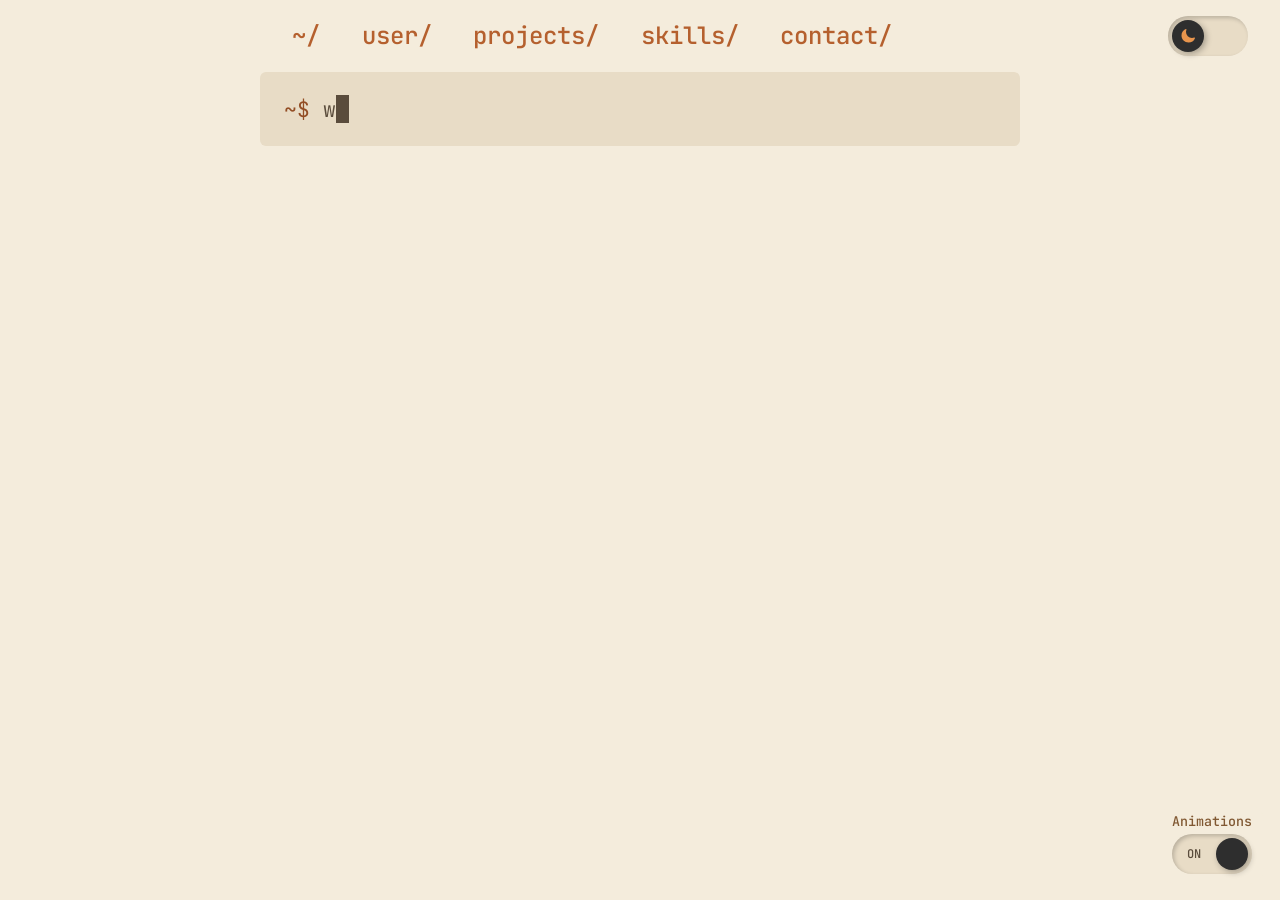
==== commit e38e4554: "fix: let the cursor follow the tree lines on every page" ====
--- a/index.html
+++ b/index.html
@@ -755,7 +755,8 @@
                         actions = actions.concat(typed.actions);
                         clock = typed.end + PAUSE_MS;
                     }
-                    var rows = syncOutput(animated, clock, landingLines);
+                    // On every tree page the cursor moves down with the lines as they print, as it does on the landing.
+                    var rows = syncOutput(animated, clock, true);
                     actions = actions.concat(rows.actions);
                     treePrompt = hidden(promptLine(folder), animated);
                     // A folder's footnote goes back to its parent. It sits below the terminal, in the page's content, not in the terminal
--- a/style.css
+++ b/style.css
@@ -14,7 +14,7 @@
     --surface: #4a4a4a;
     --text: #e0ddd8;
     --text-muted: #a8a49e;
-    --accent: #e8954d;
+    --accent: #edab71;
     --link: #d8b78e;
     --link-hover: #f5b06e;
     --rule: #3a3a3a;
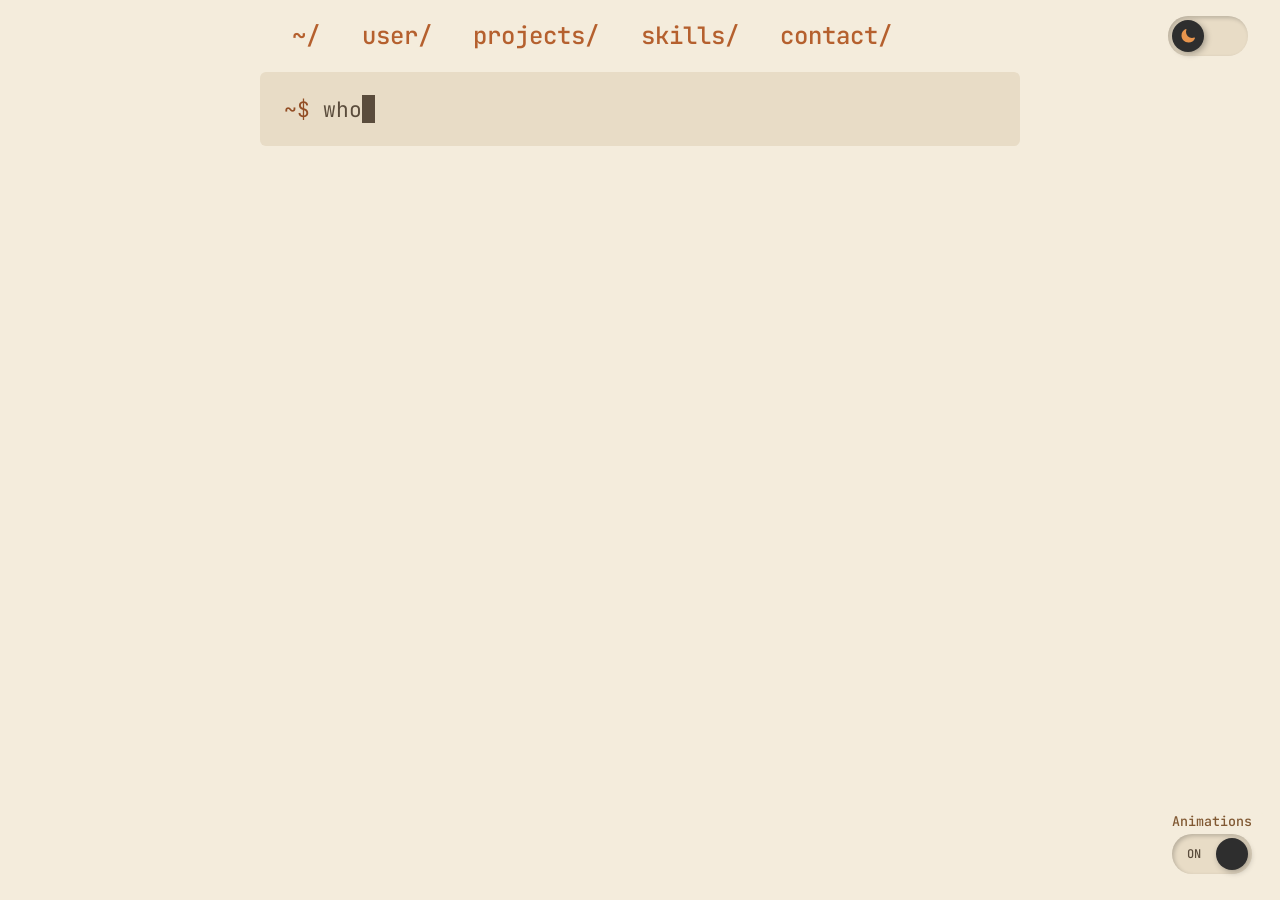
==== commit 1cbaaad7: "feat: shrink the terminal box from its top edge on clear" ====
--- a/index.html
+++ b/index.html
@@ -817,6 +817,39 @@
                     }
                     return null;
                 }
+                // The height of a box that holds one prompt line: its padding and border, and one line
+                function oneLineHeight() {
+                    var cs = getComputedStyle(terminal);
+                    var pad = parseFloat(cs.paddingTop) + parseFloat(cs.paddingBottom) + parseFloat(cs.borderTopWidth) + parseFloat(cs.borderBottomWidth);
+                    var probe = promptLine('', 'term-cmd');
+                    terminal.appendChild(probe);
+                    var line = probe.getBoundingClientRect().height;
+                    terminal.removeChild(probe);
+                    return pad + line;
+                }
+                // When a click clears the screen, the box shrinks to one line from its top edge. Its content has faded out, so only its
+                // background and border show. The box keeps its old height and is scaled down (transform only) over SWAP_MS. Then mutate
+                // runs at the one-line height, so the box does not move again. Instant, or already one line: mutate runs at once
+                function shrinkThen(instant, mutate) {
+                    var h0 = terminal.getBoundingClientRect().height;
+                    var h1 = oneLineHeight();
+                    if (instant || !(h1 < h0 - 0.5)) {
+                        boxStep(mutate, !instant);
+                        return;
+                    }
+                    terminal.classList.add('term-box-shrink');
+                    terminal.style.height = h0 + 'px';
+                    void terminal.offsetHeight;
+                    runActions([
+                        { at: 0, fn: function (now) { if (!now) terminal.style.transform = 'scaleY(' + (h1 / h0) + ')'; } },
+                        { at: SWAP_MS + 20, fn: function (now) {
+                            terminal.classList.remove('term-box-shrink');
+                            terminal.style.transform = '';
+                            terminal.style.height = h1 + 'px';
+                            boxStep(mutate, !now);
+                        } }
+                    ], null, false);
+                }
                 // The screen clears when a click moves to another page: the content fades out over SWAP_MS, and then build runs. A click on
                 // the footnote first types clear on the current prompt, at human pace. When build runs, the content is replaced in one step,
                 // and the box holds the new page's first line
@@ -835,16 +868,16 @@
                     runActions(pre.concat([
                         { at: at, fn: function (instant) { removeCursor(); faders.forEach(function (n) { fadeOut(n, instant); }); } },
                         { at: at + SWAP_MS + 100, untilFade: gate, fn: function (instant) {
-                            boxStep(function () {
+                            shrinkThen(instant, function () {
                                 faders.forEach(fadeReset);
                                 // A page that was scrolled down goes to the top at this moment, at once, so that the cd and the sequence are in view
                                 if (window.scrollY > 0) window.scrollTo({ top: 0, left: 0, behavior: 'instant' });
                                 build(instant);
-                            }, !instant);
+                            });
                         } }
                     ]), null);
                 }
-                // The footer ends the markdown: a link to the folder that holds the file
+                // A footer line: a link to a folder, with > cd .. as its text
                 function footerLine(folder) {
                     var p = el('p', 'page-footer');
                     var a = routeLink(folder, '> cd ..');
@@ -854,7 +887,7 @@
                 }
                 // A file's page. The terminal holds one line: the prompt of the folder it was in, with cd typed on it when the file is in another
                 // folder, and then the line takes the file's folder prompt and cat is typed on it. The markdown prints below the terminal one block
-                // at a time, starting 300 ms after the command, and a footer after the last block goes back to the folder that holds the file.
+                // at a time, starting 300 ms after the command, and a footer after the last block goes up one folder, as a folder page's footer does.
                 // Instant (a typed address, Back, Forward, minimal mode) shows it all at once
                 function buildFilePage(key, animated, click, typeClear) {
                     var folder = folderOf(key);
@@ -885,7 +918,7 @@
                             hidden(b, !instant);
                             pageContent.appendChild(b);
                         });
-                        var footer = hidden(footerLine(folder), !instant);
+                        var footer = hidden(footerLine(parentOf(folder)), !instant);
                         pageContent.appendChild(footer);
                         setPath(folder, key);
                         var rest = [];
--- a/style.css
+++ b/style.css
@@ -21,7 +21,7 @@
     --focus: #e8954d;
     --dir: #edab71;
     --dir-hover: #ffcc94;
-    --prompt: #edae77;
+    --prompt: #edab71;
 }
 
 body {
@@ -524,6 +524,13 @@
     transition: opacity 0.25s ease-out;
 }
 
+/* When a click clears the screen, the box shrinks to one line from its top edge over 250 ms. The script sets the scale. Only
+   transform changes, and only in animated mode */
+html[data-motion="animated"] .terminal.term-box-shrink {
+    transform-origin: top;
+    transition: transform 0.25s ease-out;
+}
+
 /* The blinking cursor: a block the height of the text, in the body text colour. It blinks on a steady 1-second cycle, on for
    500 ms and off for 500 ms. The script moves it with transform. Only the opacity animates, and step-end switches it sharply */
 .term-cursor {
